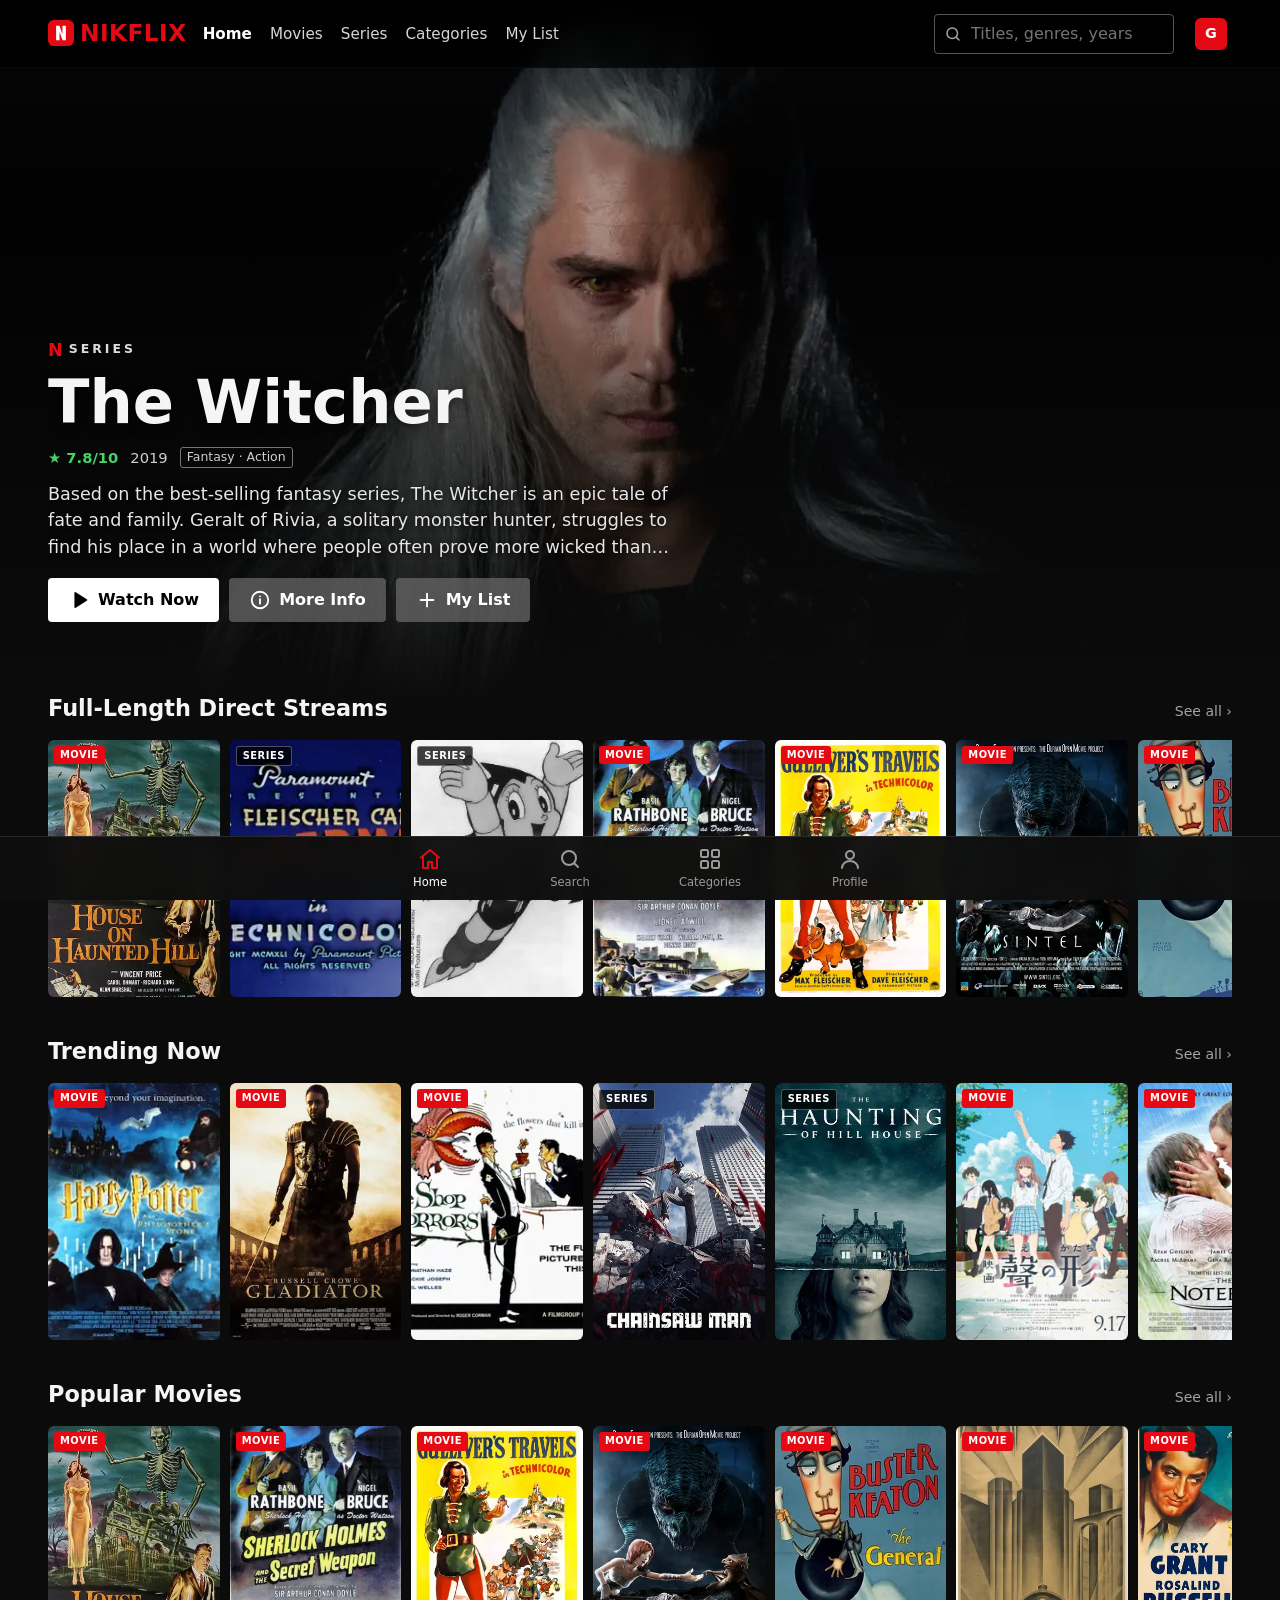
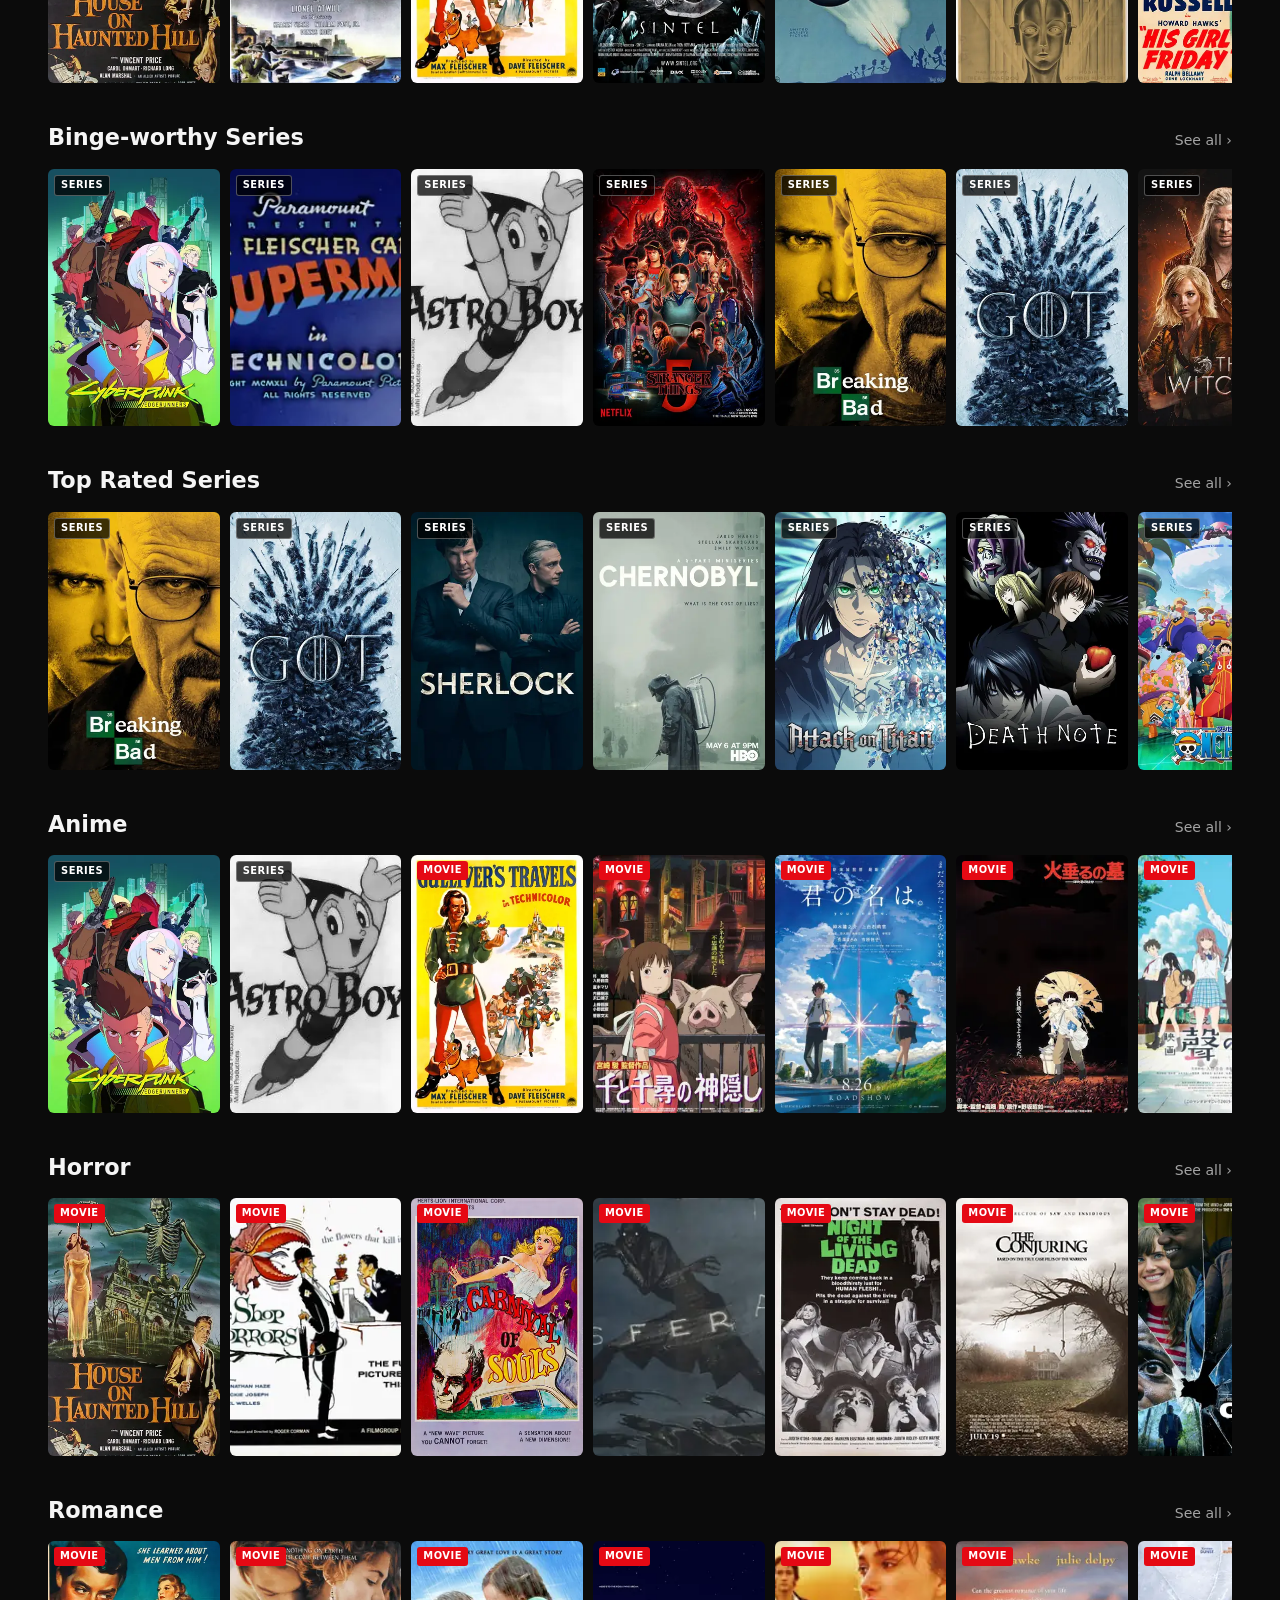
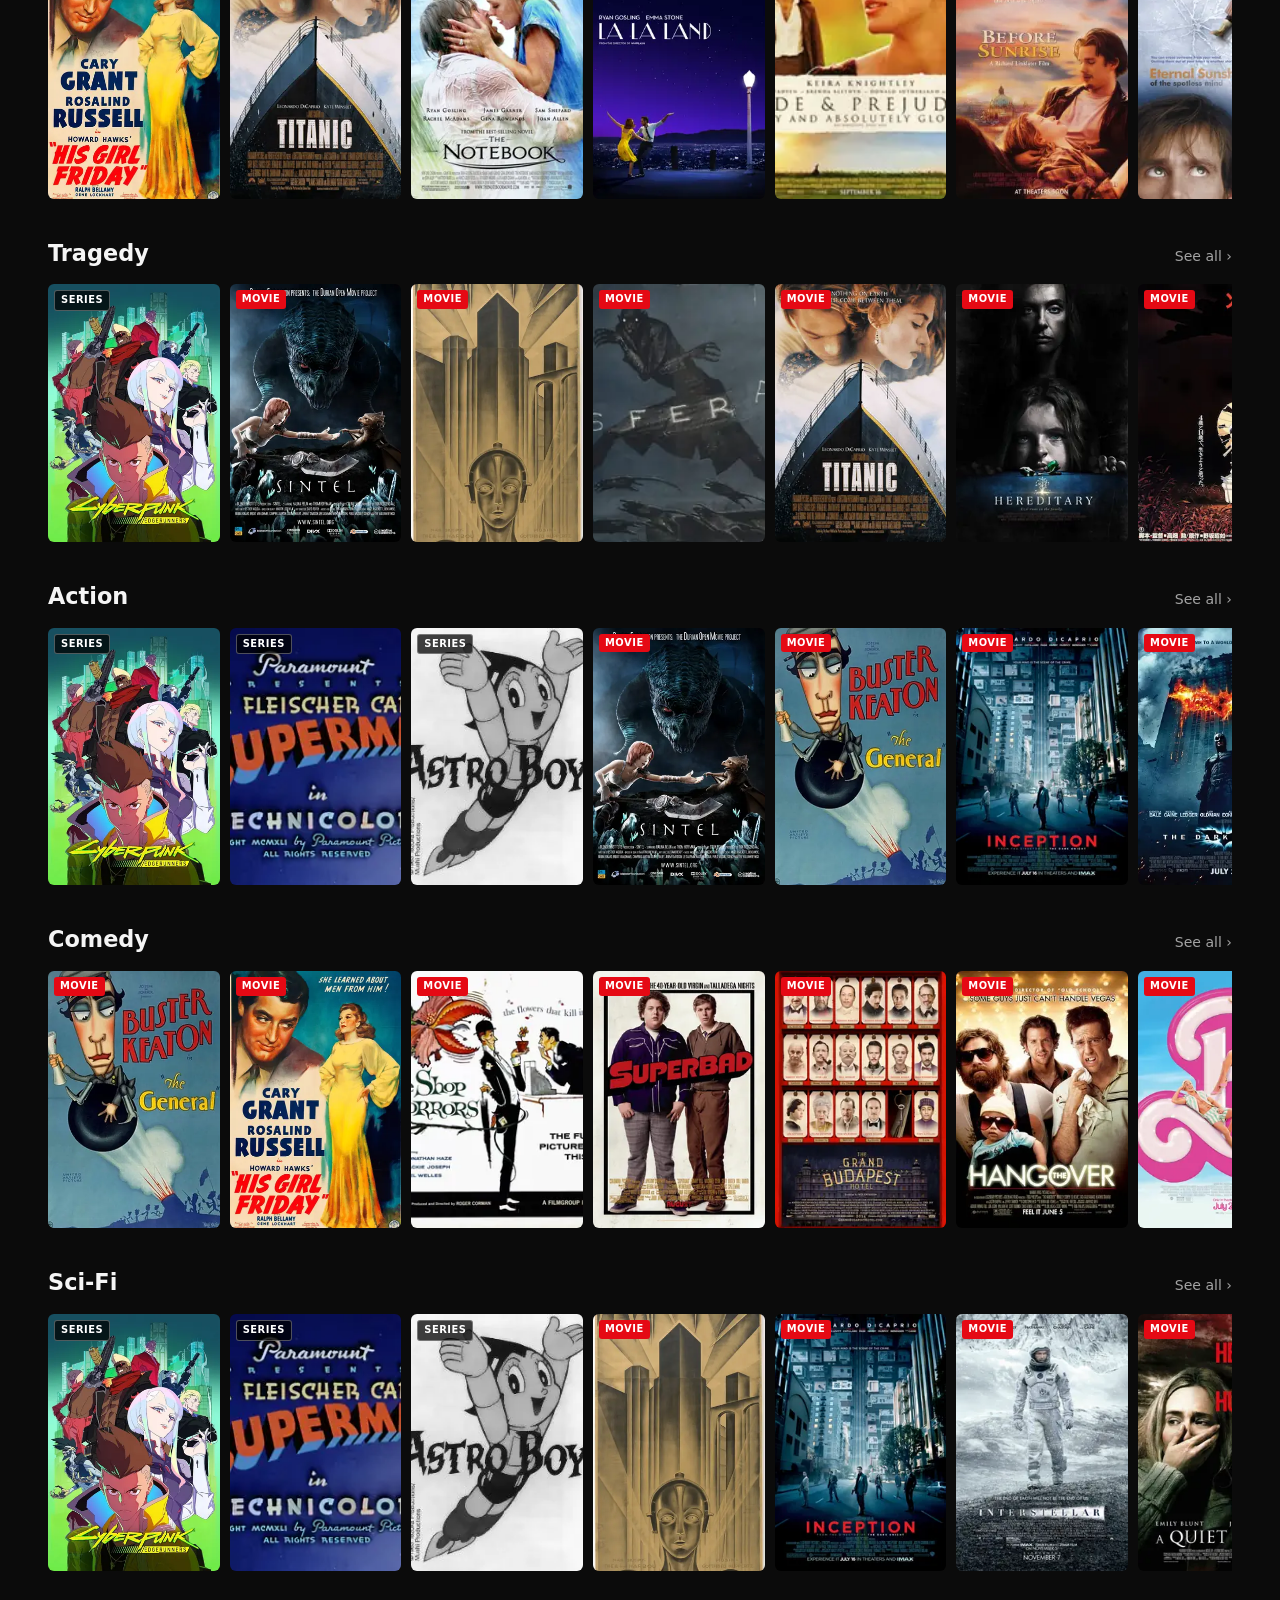
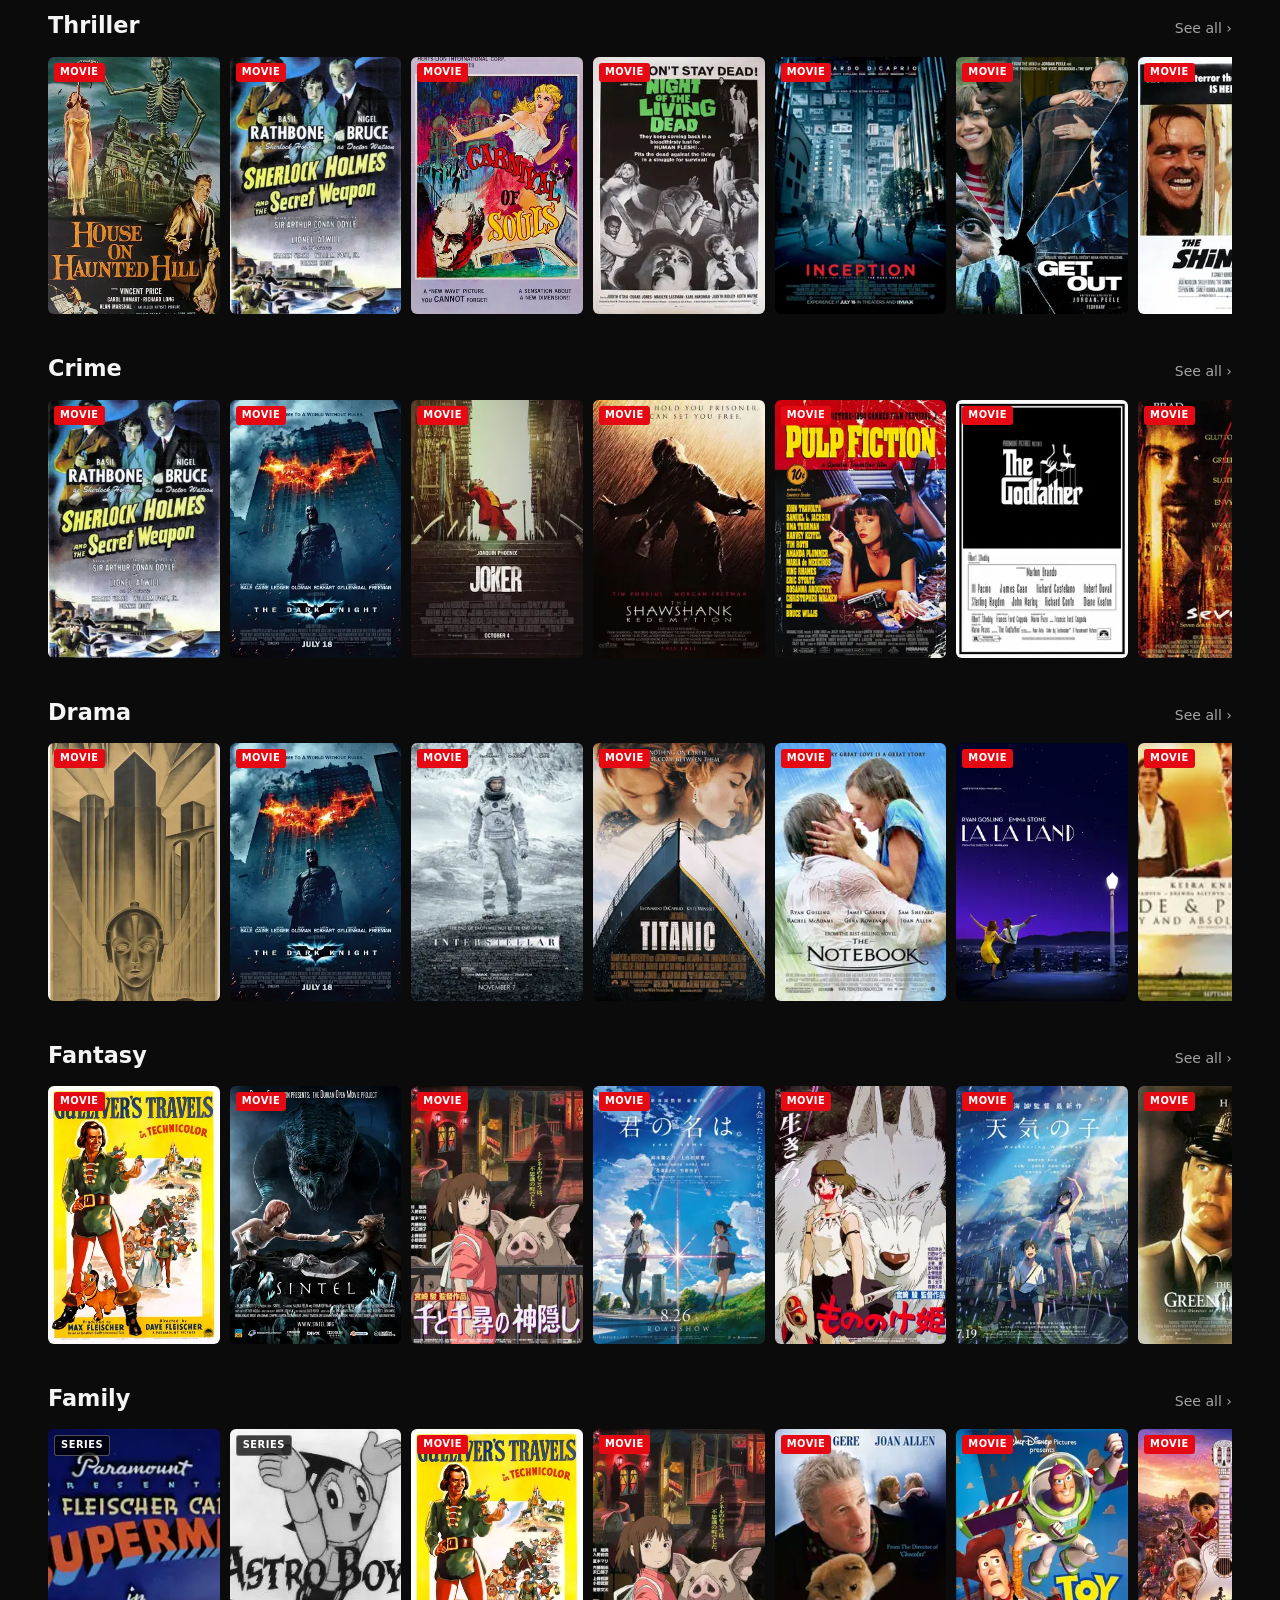
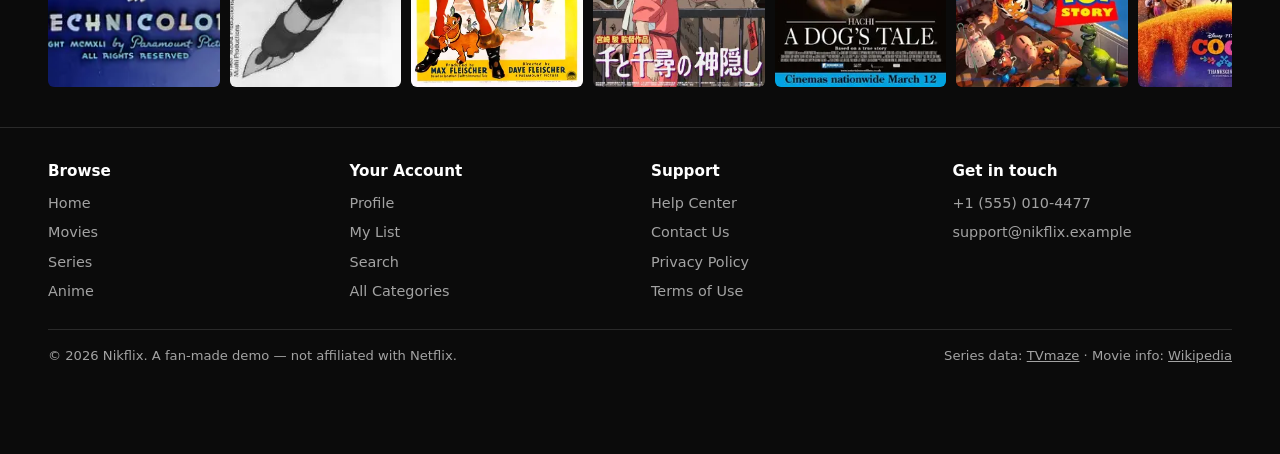
==== index.html @ 64083ece "Initial commit: Nikflix streaming website" ====
<!DOCTYPE html>
<html lang="en">

<head>
  <meta charset="utf-8">
  <meta name="viewport" content="width=device-width, initial-scale=1, viewport-fit=cover">
  <title>Nikflix – Watch Movies, Series &amp; Anime Online</title>
  <meta name="description"
    content="Nikflix is a Netflix-style streaming demo. Browse trending movies, TV series and anime, explore categories like horror, romance and tragedy, and build your own list.">
  <meta name="theme-color" content="#0b0b0b">
  <meta property="og:title" content="Nikflix – Movies, Series &amp; Anime">
  <meta property="og:description"
    content="Browse trending movies, TV series and anime by category, search any title and build your list.">
  <meta property="og:type" content="website">
  <link rel="icon" href="favicon.svg" type="image/svg+xml">
  <link rel="icon" href="favicon.ico" sizes="32x32">
  <link rel="apple-touch-icon" href="apple-touch-icon.png">
  <link rel="manifest" href="site.webmanifest">
  <link rel="stylesheet" href="css/style.css">
</head>

<body data-page="home">
  <main id="main">
    <section class="hero" id="hero" aria-label="Featured title"></section>
    <div class="container rows" id="rows"></div>
    <noscript>
      <div class="container">
        <div class="notice error">Please enable JavaScript to browse Nikflix.</div>
      </div>
    </noscript>
  </main>

  <script src="js/data.js"></script>
  <script src="js/app.js"></script>
  <script>
    (function () {
      const { $, esc, ICONS, CATALOG, CATEGORIES, MyList, History, byId, movies, series, inCat, rowHTML, initRows, trailerUrl, titleUrl, watchUrl } = SF;

      /* ----- Hero: a random featured series with a backdrop ----- */
      const featuredPool = CATALOG.filter((x) => x.backdrop);
      const hero = $("#hero");
      if (featuredPool.length) {
        const f = featuredPool[Math.floor(Math.random() * featuredPool.length)];
        const renderHero = () => {
          const inList = MyList.has(f.id);
          hero.innerHTML = `
          <div class="hero-bg"><img src="${esc(f.backdrop)}" alt="" width="1280" height="720" fetchpriority="high"></div>
          <div class="container"><div class="hero-content">
            <span class="hero-badge"><b>N</b> ${f.type === "movie" ? "Film" : "Series"}</span>
            <h1>${esc(f.title)}</h1>
            <div class="meta-line">
              ${f.rating ? `<span class="match">★ ${f.rating}/10</span>` : ""}
              ${f.year ? `<span>${f.year}</span>` : ""}
              <span class="pill">${f.genres.map((g) => SF.CAT_MAP[g]?.name || g).slice(0, 3).join(" · ")}</span>
            </div>
            <p>${esc(f.desc)}</p>
            <div class="hero-actions">
              <a class="btn btn-primary" href="${watchUrl(f)}">${ICONS.play} Watch Now</a>
              <a class="btn btn-secondary" href="${titleUrl(f)}">${ICONS.info} More Info</a>
              <button class="btn btn-secondary" type="button" id="hero-list" aria-pressed="${inList}">${inList ? ICONS.check : ICONS.plus} My List</button>
            </div>
          </div></div>`;
          $("#hero-list").addEventListener("click", () => { MyList.toggle(f.id); renderHero(); });
        };
        renderHero();
      } else {
        hero.hidden = true;
      }

      /* ----- Rows ----- */
      // Stable "trending" shuffle that changes once per day.
      const seed = Number(new Date().toISOString().slice(0, 10).replace(/-/g, ""));
      const seeded = (arr) => arr.map((x, i) => ({ x, k: Math.sin(seed + i * 99.7) })).sort((a, b) => a.k - b.k).map((o) => o.x);

      const renderRows = () => {
        const recent = History.ids().map(byId);
        const myList = MyList.ids().map(byId);
        const topRated = series().filter((x) => x.rating).sort((a, b) => b.rating - a.rating);
        let html = "";
        html += rowHTML("Continue Exploring", recent, null);
        html += rowHTML("My List", myList, "profile.html#my-list");
        html += rowHTML("Full-Length Direct Streams", CATALOG.filter((x) => x.stream), "search.html");
        html += rowHTML("Trending Now", seeded(CATALOG).slice(0, 18), "search.html");
        html += rowHTML("Popular Movies", movies().slice(0, 20), "categories.html?type=movie");
        html += rowHTML("Binge-worthy Series", series().slice(0, 20), "categories.html?type=series");
        html += rowHTML("Top Rated Series", topRated.slice(0, 15), "categories.html?type=series");
        CATEGORIES.forEach((c) => { html += rowHTML(c.name, inCat(c.key), `categories.html?cat=${c.key}`); });
        $("#rows").innerHTML = html || SF.emptyHTML("Nothing to show yet", "The catalog is empty. Please try again later.");
        initRows($("#rows"));
      };
      renderRows();
      document.addEventListener("mylist:change", renderRows);
    })();
  </script>
</body>

</html>
---- css/style.css ----
/* ==========================================================================
   Nikflix – Netflix-style clone
   Mobile-first stylesheet
   ========================================================================== */

:root {
  --red: #e50914;
  --red-dark: #b20710;
  --bg: #0b0b0b;
  --bg-2: #141414;
  --bg-3: #1f1f1f;
  --line: #2a2a2a;
  --text: #f5f5f5;
  --muted: #a3a3a3;
  --success: #2fb36d;
  --error: #e5484d;
  --radius: 8px;
  --header-h: 60px;
  --bottom-h: 64px;
  --safe-b: env(safe-area-inset-bottom, 0px);
  --gutter: 16px;
  --font: "Segoe UI", system-ui, -apple-system, Roboto, "Helvetica Neue", Arial, sans-serif;
}

*, *::before, *::after { box-sizing: border-box; }

html {
  -webkit-text-size-adjust: 100%;
  scroll-behavior: smooth;
  /* Never allow page-level horizontal scrolling */
  overflow-x: hidden;
}

body {
  margin: 0;
  min-height: 100vh;
  background: var(--bg);
  color: var(--text);
  font-family: var(--font);
  line-height: 1.5;
  /* "clip" (not "hidden") so the sticky header keeps working */
  overflow-x: clip;
  max-width: 100%;
  padding-bottom: calc(var(--bottom-h) + var(--safe-b));
}

[hidden] { display: none !important; }
img { max-width: 100%; display: block; }
a { color: inherit; text-decoration: none; }
button, input, select, textarea { font: inherit; color: inherit; }
button { cursor: pointer; }
:focus-visible { outline: 2px solid #fff; outline-offset: 2px; }

.sr-only {
  position: absolute !important; width: 1px; height: 1px; padding: 0; margin: -1px;
  overflow: hidden; clip: rect(0 0 0 0); white-space: nowrap; border: 0;
}

.skip-link {
  position: absolute; left: 8px; top: -60px; z-index: 1000;
  background: var(--red); color: #fff; padding: 8px 14px; border-radius: var(--radius);
}
.skip-link:focus { top: 8px; }

.container { width: 100%; max-width: 1400px; margin: 0 auto; padding: 0 var(--gutter); }

/* ---------- Header ---------- */
.site-header {
  position: sticky; top: 0; z-index: 50;
  height: var(--header-h);
  background: linear-gradient(180deg, rgba(0,0,0,.92), rgba(0,0,0,.75));
  backdrop-filter: blur(8px);
  -webkit-backdrop-filter: blur(8px);
  border-bottom: 1px solid rgba(255,255,255,.04);
}
.site-header .container {
  height: 100%; display: flex; align-items: center; gap: 16px;
}
.logo {
  display: inline-flex; align-items: center; gap: 6px;
  font-weight: 900; letter-spacing: .5px; font-size: 1.45rem;
  color: var(--red); text-transform: uppercase; flex-shrink: 0;
}
.logo svg { width: 26px; height: 26px; }
.main-nav { display: none; }
.main-nav ul { list-style: none; display: flex; gap: 18px; margin: 0; padding: 0; }
.main-nav a { color: #d6d6d6; font-size: .95rem; transition: color .2s; }
.main-nav a:hover, .main-nav a[aria-current="page"] { color: #fff; font-weight: 600; }

.header-search { display: none; margin-left: auto; position: relative; }
.header-search input {
  width: 240px; background: rgba(0,0,0,.6); border: 1px solid #555; border-radius: 4px;
  padding: 7px 12px 7px 36px; outline: none; transition: border-color .2s, width .2s;
}
.header-search input:focus { border-color: #fff; width: 300px; }
.header-search svg { position: absolute; left: 10px; top: 50%; transform: translateY(-50%); width: 18px; height: 18px; color: var(--muted); pointer-events: none; }

.header-actions { margin-left: auto; display: flex; align-items: center; gap: 6px; }
.icon-btn {
  display: inline-grid; place-items: center; width: 42px; height: 42px;
  border-radius: 50%; border: 0; background: transparent; color: #fff;
}
.icon-btn:hover { background: rgba(255,255,255,.08); }
.icon-btn svg { width: 24px; height: 24px; }
.avatar-mini {
  width: 32px; height: 32px; border-radius: 6px; display: grid; place-items: center;
  font-weight: 700; font-size: .9rem; color: #fff;
}

/* ---------- Mobile menu ---------- */
.mobile-menu {
  position: fixed; inset: var(--header-h) 0 auto 0; z-index: 49;
  background: rgba(10,10,10,.98); border-bottom: 1px solid var(--line);
  transform: translateY(-120%); transition: transform .25s ease;
  max-height: calc(100vh - var(--header-h)); overflow-y: auto;
  visibility: hidden;
}
.mobile-menu.open { transform: translateY(0); visibility: visible; }
.mobile-menu ul { list-style: none; margin: 0; padding: 8px 0; }
.mobile-menu a {
  display: flex; align-items: center; gap: 12px; padding: 14px var(--gutter);
  font-size: 1.05rem; border-bottom: 1px solid rgba(255,255,255,.04);
}
.mobile-menu a[aria-current="page"] { color: var(--red); font-weight: 600; }
.mobile-menu form { padding: 14px var(--gutter); margin: 0; }
.mobile-menu .search-box > svg { left: calc(var(--gutter) + 14px); }
.menu-backdrop {
  position: fixed; inset: 0; background: rgba(0,0,0,.5); z-index: 48;
  opacity: 0; pointer-events: none; transition: opacity .25s;
}
.menu-backdrop.open { opacity: 1; pointer-events: auto; }

/* ---------- Bottom nav ---------- */
.bottom-nav {
  position: fixed; left: 0; right: 0; bottom: 0; z-index: 60;
  height: calc(var(--bottom-h) + var(--safe-b));
  padding-bottom: var(--safe-b);
  background: rgba(14,14,14,.97);
  border-top: 1px solid var(--line);
  backdrop-filter: blur(10px);
  -webkit-backdrop-filter: blur(10px);
}
.bottom-nav ul {
  list-style: none; margin: 0 auto; padding: 0; height: var(--bottom-h);
  display: grid; grid-template-columns: repeat(4, 1fr); max-width: 560px;
}
.bottom-nav a {
  height: 100%; display: flex; flex-direction: column; align-items: center; justify-content: center;
  gap: 3px; color: #9a9a9a; font-size: .72rem; font-weight: 500; transition: color .2s;
}
.bottom-nav a svg { width: 24px; height: 24px; }
.bottom-nav a:hover { color: #fff; }
.bottom-nav a[aria-current="page"] { color: #fff; }
.bottom-nav a[aria-current="page"] svg { color: var(--red); }

/* ---------- Buttons ---------- */
.btn {
  display: inline-flex; align-items: center; justify-content: center; gap: 8px;
  padding: 10px 20px; border-radius: 4px; border: 0; font-weight: 700; font-size: 1rem;
  transition: background .2s, transform .1s, opacity .2s; white-space: nowrap;
}
.btn:active { transform: scale(.97); }
.btn svg { width: 22px; height: 22px; }
.btn-primary { background: #fff; color: #000; }
.btn-primary:hover { background: rgba(255,255,255,.8); }
.btn-secondary { background: rgba(109,109,110,.7); color: #fff; }
.btn-secondary:hover { background: rgba(109,109,110,.45); }
.btn-red { background: var(--red); color: #fff; }
.btn-red:hover { background: var(--red-dark); }
.btn-ghost { background: transparent; color: #fff; border: 1px solid #555; }
.btn-ghost:hover { border-color: #fff; }
.btn[disabled] { opacity: .5; cursor: not-allowed; }

/* ---------- Hero ---------- */
.hero {
  position: relative; min-height: 62vh; display: flex; align-items: flex-end;
  margin-top: calc(var(--header-h) * -1); padding-top: var(--header-h);
  overflow: hidden; isolation: isolate;
}
.hero-bg { position: absolute; inset: 0; z-index: -2; }
.hero-bg img { width: 100%; height: 100%; object-fit: cover; object-position: center 20%; }
.hero-bg.blurred img { filter: blur(24px) brightness(.6); transform: scale(1.2); }
.hero::after {
  content: ""; position: absolute; inset: 0; z-index: -1;
  background:
    linear-gradient(0deg, var(--bg) 0%, rgba(11,11,11,.6) 35%, rgba(11,11,11,.15) 70%, rgba(11,11,11,.6) 100%),
    linear-gradient(90deg, rgba(0,0,0,.75) 0%, rgba(0,0,0,0) 65%);
}
.hero-content { padding-bottom: 40px; max-width: 640px; }
.hero-badge { display: inline-flex; align-items: center; gap: 6px; font-size: .78rem; letter-spacing: 3px; text-transform: uppercase; color: #ddd; font-weight: 600; }
.hero-badge b { color: var(--red); font-size: 1.1rem; letter-spacing: 0; }
.hero h1 { font-size: clamp(2rem, 7vw, 3.8rem); line-height: 1.05; margin: 8px 0 12px; text-shadow: 0 2px 12px rgba(0,0,0,.6); overflow-wrap: anywhere; }
.hero p { color: #e6e6e6; font-size: clamp(.95rem, 2.4vw, 1.1rem); margin: 0 0 18px; text-shadow: 0 1px 6px rgba(0,0,0,.8);
  display: -webkit-box; -webkit-line-clamp: 3; line-clamp: 3; -webkit-box-orient: vertical; overflow: hidden; }
.hero-actions { display: flex; gap: 10px; flex-wrap: wrap; }
.meta-line { display: flex; flex-wrap: wrap; align-items: center; gap: 8px 12px; color: #cfcfcf; font-size: .92rem; margin-bottom: 12px; }
.match { color: #46d369; font-weight: 700; }
.pill { border: 1px solid #777; padding: 0 6px; border-radius: 3px; font-size: .78rem; }

/* ---------- Rows ---------- */
.rows { position: relative; z-index: 2; margin-top: -10px; }
.row { margin: 0 0 28px; }
.row-head { display: flex; align-items: baseline; justify-content: space-between; gap: 12px; margin-bottom: 8px; }
.row-title { font-size: clamp(1.05rem, 2.6vw, 1.4rem); margin: 0; font-weight: 700; }
.row-link { color: var(--muted); font-size: .88rem; white-space: nowrap; }
.row-link:hover { color: #fff; }
.row-viewport { position: relative; }
.row-track {
  display: grid; grid-auto-flow: column; grid-auto-columns: 34%;
  gap: 8px; overflow-x: auto; overflow-y: hidden;
  scroll-snap-type: x mandatory; scroll-behavior: smooth;
  padding: 6px 0 10px; scrollbar-width: none; overscroll-behavior-x: contain;
}
.row-track::-webkit-scrollbar { display: none; }
.row-track > * { scroll-snap-align: start; }
.row-arrow {
  display: none; position: absolute; top: 6px; bottom: 10px; width: 44px; z-index: 3;
  border: 0; background: rgba(0,0,0,.55); color: #fff; opacity: 0; transition: opacity .2s;
}
.row-arrow svg { width: 30px; height: 30px; margin: auto; }
.row-arrow.prev { left: calc(var(--gutter) * -1); border-radius: 0 6px 6px 0; }
.row-arrow.next { right: calc(var(--gutter) * -1); border-radius: 6px 0 0 6px; }
.row-viewport:hover .row-arrow { opacity: 1; }
.row-arrow:hover { background: rgba(0,0,0,.8); }

/* ---------- Cards ---------- */
.card {
  position: relative; display: block; border-radius: 6px; overflow: hidden;
  background: var(--bg-3); aspect-ratio: 2 / 3; transition: transform .25s ease, box-shadow .25s ease;
}
.card img { width: 100%; height: 100%; object-fit: cover; }
.card:hover, .card:focus-visible { transform: scale(1.05); box-shadow: 0 10px 28px rgba(0,0,0,.6); z-index: 2; }
.card-badge {
  position: absolute; top: 6px; left: 6px; background: var(--red); color: #fff;
  font-size: .62rem; font-weight: 800; letter-spacing: .5px; text-transform: uppercase;
  padding: 2px 6px; border-radius: 3px;
}
.card-badge.series { background: rgba(0,0,0,.75); border: 1px solid rgba(255,255,255,.3); }
.card-info {
  position: absolute; inset: auto 0 0 0; padding: 26px 8px 8px;
  background: linear-gradient(0deg, rgba(0,0,0,.92), rgba(0,0,0,0));
  font-size: .8rem; font-weight: 600; line-height: 1.25;
  opacity: 0; transition: opacity .25s;
}
.card:hover .card-info, .card:focus-visible .card-info { opacity: 1; }
.card-info small { display: block; color: var(--muted); font-weight: 400; margin-top: 2px; }
.card-fallback {
  position: absolute; inset: 0; display: grid; place-items: center; padding: 10px; text-align: center;
  font-weight: 700; background: linear-gradient(135deg, #2b2b2b, #151515);
}

.grid {
  display: grid; grid-template-columns: repeat(3, minmax(0, 1fr)); gap: 10px;
}

/* ---------- Page header / sections ---------- */
.page { padding-top: 20px; padding-bottom: 40px; min-height: 60vh; }
.page-title { font-size: clamp(1.5rem, 5vw, 2.3rem); margin: 6px 0 4px; }
.page-sub { color: var(--muted); margin: 0 0 20px; }
.section { margin: 28px 0; }
.section h2 { font-size: 1.25rem; margin: 0 0 12px; }

/* ---------- Search ---------- */
.search-box { position: relative; margin: 8px 0 14px; }
.search-box input {
  width: 100%; padding: 14px 48px 14px 48px; font-size: 1.05rem;
  background: var(--bg-3); border: 1px solid var(--line); border-radius: 6px; outline: none;
}
.search-box input:focus { border-color: #fff; }
.search-box > svg { position: absolute; left: 14px; top: 50%; transform: translateY(-50%); width: 22px; height: 22px; color: var(--muted); pointer-events: none; }
.search-box .clear-btn { position: absolute; right: 6px; top: 50%; transform: translateY(-50%); }
.search-box .clear-btn[hidden] { display: none; }
input[type="search"]::-webkit-search-cancel-button { display: none; }

.chips { display: flex; gap: 8px; flex-wrap: wrap; margin: 0 0 16px; }
.chip {
  display: inline-flex; align-items: center; gap: 6px;
  border: 1px solid #555; background: transparent; padding: 6px 14px; border-radius: 999px;
  font-size: .9rem; color: #ddd; transition: all .2s;
}
.chip:hover { border-color: #fff; color: #fff; }
.chip[aria-pressed="true"], .chip.active { background: #fff; color: #000; border-color: #fff; font-weight: 600; }
.result-count { color: var(--muted); font-size: .9rem; margin: 0 0 12px; }

/* ---------- Status / empty states ---------- */
.notice {
  display: flex; gap: 12px; align-items: flex-start; padding: 14px 16px; border-radius: var(--radius);
  background: var(--bg-3); border: 1px solid var(--line); color: #ddd; margin: 10px 0;
}
.notice svg { width: 22px; height: 22px; flex-shrink: 0; margin-top: 1px; }
.notice.error { border-color: rgba(229,72,77,.5); background: rgba(229,72,77,.1); }
.notice.error svg { color: var(--error); }
.notice.success { border-color: rgba(47,179,109,.5); background: rgba(47,179,109,.1); }
.notice.success svg { color: var(--success); }
.empty { text-align: center; padding: 40px 16px; color: var(--muted); }
.empty svg { width: 56px; height: 56px; margin: 0 auto 10px; color: #555; }
.empty h3 { color: #fff; margin: 0 0 6px; }
.spinner {
  width: 28px; height: 28px; border-radius: 50%; border: 3px solid #333; border-top-color: var(--red);
  animation: spin .8s linear infinite; margin: 20px auto;
}
@keyframes spin { to { transform: rotate(360deg); } }

/* ---------- Categories ---------- */
.cat-grid { display: grid; grid-template-columns: repeat(2, minmax(0, 1fr)); gap: 12px; }
.cat-tile {
  position: relative; overflow: hidden; border-radius: 10px; min-height: 96px;
  display: flex; flex-direction: column; justify-content: flex-end; padding: 14px;
  font-weight: 800; font-size: 1.1rem; isolation: isolate; transition: transform .2s;
}
.cat-tile:hover { transform: translateY(-3px); }
.cat-tile small { font-weight: 500; font-size: .78rem; opacity: .85; }
.cat-tile img.cat-poster {
  position: absolute; right: -14px; bottom: -18px; width: 64px; border-radius: 4px;
  transform: rotate(14deg); z-index: -1; box-shadow: 0 6px 16px rgba(0,0,0,.5); opacity: .9;
}

/* ---------- Title detail ---------- */
.detail-hero { position: relative; overflow: hidden; isolation: isolate; margin-top: calc(var(--header-h) * -1); padding-top: calc(var(--header-h) + 20px); }
.detail-hero .hero-bg img { height: 100%; }
.detail-hero::after {
  content: ""; position: absolute; inset: 0; z-index: -1;
  background: linear-gradient(0deg, var(--bg) 0%, rgba(11,11,11,.75) 50%, rgba(11,11,11,.55) 100%);
}
.detail { display: grid; grid-template-columns: 1fr; gap: 20px; padding-bottom: 20px; }
.detail-poster { width: 46%; max-width: 260px; border-radius: 8px; overflow: hidden; box-shadow: 0 16px 40px rgba(0,0,0,.6); aspect-ratio: 2/3; background: var(--bg-3); }
.detail-poster img { width: 100%; height: 100%; object-fit: cover; }
.detail h1 { font-size: clamp(1.7rem, 6vw, 3rem); margin: 0 0 8px; line-height: 1.1; overflow-wrap: anywhere; }
.detail p.desc { color: #e0e0e0; font-size: 1.02rem; max-width: 70ch; }
.genre-links { display: flex; gap: 8px; flex-wrap: wrap; margin: 12px 0 18px; }
.detail .hero-actions .btn { flex: 1 1 auto; }

/* ---------- Profile ---------- */
.profile-card {
  display: flex; align-items: center; gap: 16px; padding: 18px; border-radius: 12px;
  background: linear-gradient(135deg, #1d1d1d, #121212); border: 1px solid var(--line);
}
.avatar-lg { width: 72px; height: 72px; border-radius: 10px; display: grid; place-items: center; font-size: 2rem; font-weight: 800; flex-shrink: 0; }
.profile-card h2 { margin: 0; font-size: 1.4rem; overflow-wrap: anywhere; }
.profile-card p { margin: 2px 0 0; color: var(--muted); font-size: .9rem; }
.stats { display: grid; grid-template-columns: repeat(3, 1fr); gap: 10px; margin-top: 14px; }
.stat { background: var(--bg-2); border: 1px solid var(--line); border-radius: 10px; padding: 12px; text-align: center; }
.stat b { display: block; font-size: 1.4rem; }
.stat span { color: var(--muted); font-size: .8rem; }
.avatar-choices { display: flex; gap: 10px; flex-wrap: wrap; }
.avatar-choice { width: 48px; height: 48px; border-radius: 8px; border: 3px solid transparent; display: grid; place-items: center; font-weight: 800; color: #fff; }
.avatar-choice[aria-checked="true"] { border-color: #fff; }

/* ---------- Forms ---------- */
.form { display: grid; gap: 14px; max-width: 560px; }
.field label { display: block; font-weight: 600; margin-bottom: 6px; font-size: .95rem; }
.field input, .field textarea, .field select {
  width: 100%; padding: 12px 14px; background: var(--bg-3); border: 1px solid var(--line);
  border-radius: 6px; outline: none; transition: border-color .2s;
}
.field textarea { min-height: 120px; resize: vertical; }
.field input:focus, .field textarea:focus, .field select:focus { border-color: #fff; }
.field.invalid input, .field.invalid textarea, .field.invalid select { border-color: var(--error); }
.field-error { color: var(--error); font-size: .85rem; margin-top: 4px; display: none; }
.field.invalid .field-error { display: block; }
.hint { color: var(--muted); font-size: .82rem; margin-top: 4px; }
.switch-row { display: flex; align-items: center; justify-content: space-between; gap: 12px; padding: 12px 0; border-bottom: 1px solid var(--line); }
.switch-row span small { display: block; color: var(--muted); font-size: .82rem; }
.switch { position: relative; width: 48px; height: 28px; flex-shrink: 0; }
.switch input { opacity: 0; width: 100%; height: 100%; position: absolute; margin: 0; cursor: pointer; z-index: 1; }
.switch .track { position: absolute; inset: 0; background: #444; border-radius: 999px; transition: background .2s; }
.switch .track::after { content: ""; position: absolute; top: 3px; left: 3px; width: 22px; height: 22px; border-radius: 50%; background: #fff; transition: transform .2s; }
.switch input:checked + .track { background: var(--red); }
.switch input:checked + .track::after { transform: translateX(20px); }
.switch input:focus-visible + .track { outline: 2px solid #fff; outline-offset: 2px; }

/* ---------- Help / content pages ---------- */
.prose { max-width: 760px; color: #ddd; }
.prose h2 { color: #fff; margin-top: 28px; }
.prose a { color: #fff; text-decoration: underline; }
.faq details { background: var(--bg-3); border-radius: 6px; margin-bottom: 8px; }
.faq summary { padding: 16px 18px; cursor: pointer; font-weight: 600; font-size: 1.02rem; list-style: none; display: flex; justify-content: space-between; gap: 12px; }
.faq summary::-webkit-details-marker { display: none; }
.faq summary::after { content: "+"; font-size: 1.5rem; line-height: 1; }
.faq details[open] summary::after { content: "−"; }
.faq details p { margin: 0; padding: 0 18px 16px; color: #ccc; }
.contact-cards { display: grid; gap: 12px; grid-template-columns: 1fr; margin-bottom: 20px; }
.contact-card {
  display: flex; align-items: center; gap: 14px; padding: 16px; border-radius: 10px;
  background: var(--bg-3); border: 1px solid var(--line); transition: border-color .2s;
}
.contact-card:hover { border-color: #fff; }
.contact-card svg { width: 28px; height: 28px; color: var(--red); flex-shrink: 0; }
.contact-card span { display: block; color: var(--muted); font-size: .82rem; }
.contact-card strong { overflow-wrap: anywhere; }

/* ---------- 404 ---------- */
.not-found { min-height: 70vh; display: grid; place-items: center; text-align: center; padding: 40px var(--gutter); }
.not-found .code { font-size: clamp(5rem, 22vw, 10rem); font-weight: 900; line-height: 1; color: var(--red); letter-spacing: -4px; text-shadow: 0 10px 40px rgba(229,9,20,.35); }
.not-found h1 { margin: 10px 0 6px; font-size: clamp(1.4rem, 5vw, 2rem); }
.not-found p { color: var(--muted); margin: 0 0 22px; }
.not-found .hero-actions { justify-content: center; }

/* ---------- Footer ---------- */
.site-footer { border-top: 1px solid var(--line); padding: 32px 0 24px; color: var(--muted); font-size: .9rem; margin-top: 30px; }
.footer-grid { display: grid; grid-template-columns: repeat(2, minmax(0, 1fr)); gap: 22px; }
.site-footer h3 { color: #fff; font-size: .95rem; margin: 0 0 10px; }
.site-footer ul { list-style: none; margin: 0; padding: 0; display: grid; gap: 8px; }
.site-footer a:hover { color: #fff; text-decoration: underline; }
.footer-bottom { margin-top: 26px; padding-top: 16px; border-top: 1px solid var(--line); display: flex; flex-wrap: wrap; gap: 8px 18px; justify-content: space-between; font-size: .82rem; }
.footer-bottom a { text-decoration: underline; }

/* ---------- Toasts ---------- */
.toast-stack {
  position: fixed; left: 50%; transform: translateX(-50%);
  bottom: calc(var(--bottom-h) + var(--safe-b) + 12px); z-index: 100;
  display: grid; gap: 8px; width: min(92vw, 420px); pointer-events: none;
}
.toast {
  pointer-events: auto; display: flex; align-items: center; gap: 10px;
  padding: 12px 14px; border-radius: 8px; background: #262626; color: #fff;
  box-shadow: 0 10px 30px rgba(0,0,0,.5); border-left: 4px solid #888;
  animation: toast-in .25s ease; font-size: .95rem;
}
.toast svg { width: 20px; height: 20px; flex-shrink: 0; }
.toast.success { border-left-color: var(--success); }
.toast.success svg { color: var(--success); }
.toast.error { border-left-color: var(--error); }
.toast.error svg { color: var(--error); }
.toast.hide { animation: toast-out .25s ease forwards; }
@keyframes toast-in { from { opacity: 0; transform: translateY(10px); } to { opacity: 1; transform: none; } }
@keyframes toast-out { to { opacity: 0; transform: translateY(10px); } }

/* ---------- Theater Video Player & Episode Drawer (watch.html) ---------- */
.watch-main { padding-bottom: 32px; }
#watch-more { margin-top: 28px; }

.nx-stage {
  display: grid;
  grid-template-columns: 1fr;
  background: #080808;
  border-bottom: 1px solid #1e1e1e;
  width: 100%;
}

/* Left Video Pane */
.nx-video-pane {
  position: relative;
  display: flex;
  flex-direction: column;
  justify-content: space-between;
  background: #000;
  min-width: 0;
  overflow: hidden;
}

.nx-topbar {
  display: flex;
  align-items: flex-start;
  gap: 14px;
  padding: 16px 20px;
  background: linear-gradient(180deg, rgba(8,8,8,.96) 0%, rgba(8,8,8,.78) 70%, rgba(8,8,8,0) 100%);
  border-bottom: 1px solid rgba(255,255,255,.06);
  z-index: 4;
}

.nx-back-btn, .nx-icon-circle {
  width: 38px;
  height: 38px;
  border-radius: 50%;
  background: rgba(255,255,255,.07);
  border: 1px solid rgba(255,255,255,.14);
  color: #fff;
  display: inline-grid;
  place-items: center;
  flex-shrink: 0;
  transition: background .2s, border-color .2s;
}
.nx-back-btn:hover, .nx-icon-circle:hover {
  background: rgba(255,255,255,.16);
  border-color: rgba(255,255,255,.35);
}
.nx-back-btn svg, .nx-icon-circle svg { width: 18px; height: 18px; }

.nx-title-block { flex: 1 1 auto; min-width: 0; }
.nx-title-line {
  display: flex;
  flex-wrap: wrap;
  align-items: baseline;
  gap: 8px;
  margin-bottom: 6px;
}
.nx-main-title {
  margin: 0;
  font-size: clamp(1.1rem, 2.4vw, 1.55rem);
  font-weight: 700;
  color: #fff;
  line-height: 1.15;
}
.nx-ep-label {
  color: var(--red);
  font-size: .86rem;
  font-weight: 600;
}

.nx-tech-badges {
  display: flex;
  flex-wrap: wrap;
  gap: 6px;
}
.nx-badge {
  display: inline-flex;
  align-items: center;
  padding: 2px 8px;
  border-radius: 4px;
  background: rgba(255,255,255,.08);
  border: 1px solid rgba(255,255,255,.14);
  color: #c9c9c9;
  font-size: .7rem;
  font-weight: 600;
  letter-spacing: .2px;
}
.nx-badge-btn { cursor: pointer; transition: all .18s; }
.nx-badge-btn:hover { color: #fff; border-color: rgba(255,255,255,.4); }
.nx-badge-btn.active {
  background: rgba(229, 9, 20, .22);
  border-color: var(--red);
  color: #fff;
}
.nx-shield-badge {
  gap: 4px;
  color: #46d369;
  border-color: rgba(70, 211, 105, .35);
  background: rgba(70, 211, 105, .1);
}
.nx-shield-badge svg { width: 12px; height: 12px; }

.nx-top-actions {
  display: flex;
  flex-wrap: wrap;
  align-items: center;
  justify-content: flex-end;
  gap: 6px;
}
.nx-srv-pills { display: flex; flex-wrap: wrap; gap: 5px; }

/* Video Canvas */
.nx-canvas {
  position: relative;
  width: 100%;
  aspect-ratio: 16 / 9;
  background: #000;
  display: grid;
  place-items: center;
  overflow: hidden;
}
.nx-canvas video, .nx-canvas iframe {
  width: 100%;
  height: 100%;
  object-fit: cover;
  border: 0;
  display: block;
  background: #000;
}
.nx-click-shield {
  position: absolute;
  inset: 0;
  z-index: 2;
  cursor: pointer;
}
.nx-center-play {
  position: absolute;
  z-index: 3;
  width: 68px;
  height: 68px;
  border-radius: 50%;
  border: 2px solid rgba(255,255,255,.85);
  background: rgba(229, 9, 20, .86);
  color: #fff;
  display: grid;
  place-items: center;
  box-shadow: 0 10px 32px rgba(0,0,0,.65);
  transition: transform .2s, opacity .2s;
}
.nx-center-play svg { width: 30px; height: 30px; }
.nx-center-play:hover { transform: scale(1.08); }
.nx-canvas.playing .nx-center-play { opacity: 0; pointer-events: none; }

/* Bottom Controls Bar */
.nx-bottom {
  background: linear-gradient(0deg, #070707 0%, rgba(10,10,10,.95) 100%);
  padding: 0 20px 14px;
  z-index: 4;
}
.nx-progress-wrap {
  position: relative;
  height: 5px;
  background: rgba(255,255,255,.22);
  border-radius: 999px;
  margin-bottom: 14px;
  cursor: pointer;
}
.nx-progress-fill {
  position: absolute;
  inset: 0 auto 0 0;
  background: var(--red);
  border-radius: 999px;
  box-shadow: 0 0 12px rgba(229, 9, 20, .8);
  pointer-events: none;
}
.nx-Progress-fill::after, .nx-progress-fill::after {
  content: "";
  position: absolute;
  right: -6px;
  top: 50%;
  transform: translateY(-50%);
  width: 12px;
  height: 12px;
  border-radius: 50%;
  background: var(--red);
  box-shadow: 0 0 8px rgba(229,9,20,.9);
}
.nx-seek-input {
  position: absolute;
  inset: -7px 0;
  width: 100%;
  height: 18px;
  opacity: 0;
  cursor: pointer;
  margin: 0;
}

.nx-ctrl-row {
  display: flex;
  flex-wrap: wrap;
  align-items: center;
  justify-content: space-between;
  gap: 12px;
}
.nx-ctrl-left, .nx-ctrl-right {
  display: flex;
  align-items: center;
  gap: 14px;
}
.nx-ctrl-btn {
  background: transparent;
  border: 0;
  color: #e5e5e5;
  padding: 4px;
  display: inline-grid;
  place-items: center;
  border-radius: 6px;
  transition: color .18s, transform .15s;
}
.nx-ctrl-btn:hover { color: #fff; transform: scale(1.08); }
.nx-ctrl-btn svg { width: 22px; height: 22px; }

.nx-vol-group {
  display: inline-flex;
  align-items: center;
  gap: 6px;
}
.nx-vol-slider {
  width: 68px;
  height: 4px;
  accent-color: #fff;
  cursor: pointer;
}
.nx-time {
  color: #d4d4d4;
  font-size: .84rem;
  font-variant-numeric: tabular-nums;
  letter-spacing: .3px;
}

.nx-now-pill {
  display: inline-flex;
  align-items: center;
  gap: 8px;
  padding: 6px 14px;
  border-radius: 999px;
  background: rgba(255,255,255,.07);
  border: 1px solid rgba(255,255,255,.1);
  color: #ececec;
  font-size: .8rem;
  font-weight: 500;
  max-width: 100%;
}
.nx-now-pill:hover { background: rgba(255,255,255,.12); }
.nx-red-dot {
  width: 8px;
  height: 8px;
  border-radius: 50%;
  background: var(--red);
  box-shadow: 0 0 8px var(--red);
  flex-shrink: 0;
}
#nx-pill-text {
  overflow: hidden;
  text-overflow: ellipsis;
  white-space: nowrap;
  max-width: 240px;
}

/* Right Drawer (Episodes & Inspector) */
.nx-drawer {
  background: #0d0d0d;
  border-left: 1px solid #1f1f1f;
  display: flex;
  flex-direction: column;
  min-width: 0;
}
.nx-stage.drawer-closed .nx-drawer { display: none; }

.nx-drawer-head {
  display: flex;
  align-items: flex-start;
  justify-content: space-between;
  gap: 12px;
  padding: 18px 18px 12px;
}
.nx-drawer-head h2 {
  margin: 0;
  font-size: 1.08rem;
  font-weight: 700;
  color: #fff;
}
.nx-drawer-head p {
  margin: 3px 0 0;
  color: #9b9b9b;
  font-size: .78rem;
}
.nx-drawer-close {
  background: transparent;
  border: 0;
  color: #aaa;
  padding: 4px;
  display: inline-grid;
  place-items: center;
}
.nx-drawer-close:hover { color: #fff; }
.nx-drawer-close svg { width: 18px; height: 18px; }

.nx-menu {
  padding: 0 14px 10px;
  display: grid;
  gap: 4px;
  border-bottom: 1px solid #1b1b1b;
}
.nx-menu-item {
  width: 100%;
  display: flex;
  align-items: center;
  gap: 11px;
  padding: 9px 12px;
  border-radius: 7px;
  border: 0;
  background: transparent;
  color: #cfcfcf;
  font-size: .84rem;
  font-weight: 500;
  text-align: left;
  transition: background .18s, color .18s;
}
.nx-menu-item:hover {
  background: rgba(255,255,255,.06);
  color: #fff;
}
.nx-menu-item svg {
  width: 17px;
  height: 17px;
  color: #9e9e9e;
  flex-shrink: 0;
}
.nx-menu-item.active {
  background: linear-gradient(90deg, rgba(229, 9, 20, .28), rgba(229, 9, 20, .12));
  border: 1px solid rgba(229, 9, 20, .35);
  color: #fff;
}
.nx-menu-item.active svg { color: var(--red); }
.nx-season-select {
  background: transparent;
  border: 0;
  color: #fff;
  font-weight: 600;
  font-size: .85rem;
  width: 100%;
  outline: none;
  cursor: pointer;
}
.nx-season-select option { background: #161616; color: #fff; }
.nx-menu-val {
  margin-left: auto;
  color: var(--red);
  font-size: .8rem;
}

.nx-inline-panel {
  padding: 8px 12px 10px;
  background: #141414;
  border-radius: 7px;
  border: 1px solid #242424;
  margin-bottom: 4px;
}
.nx-panel-group { margin-bottom: 8px; }
.nx-panel-group:last-child { margin-bottom: 0; }
.nx-panel-group small {
  display: block;
  color: var(--muted);
  font-size: .72rem;
  margin-bottom: 5px;
}
.nx-inline-panel .chips { margin: 0; gap: 6px; }
.nx-inline-panel .chip { padding: 4px 10px; font-size: .76rem; }

/* Scrollable Episode Cards in Drawer */
.nx-ep-scroll {
  flex: 1 1 auto;
  max-height: 360px;
  overflow-y: auto;
  padding: 12px 14px;
  display: grid;
  gap: 8px;
  scrollbar-width: thin;
  scrollbar-color: #333 transparent;
}
.nx-ep-card {
  width: 100%;
  display: grid;
  grid-template-columns: 100px 1fr;
  gap: 11px;
  align-items: center;
  padding: 8px;
  border-radius: 9px;
  background: transparent;
  border: 1px solid transparent;
  text-align: left;
  color: var(--text);
  transition: background .18s, border-color .18s;
}
.nx-ep-card:hover { background: rgba(255,255,255,.05); }
.nx-ep-card.active {
  background: rgba(255,255,255,.06);
  border-color: rgba(229, 9, 20, .55);
}

.nx-ep-thumb {
  position: relative;
  width: 100px;
  aspect-ratio: 16 / 9;
  border-radius: 6px;
  overflow: hidden;
  background: #1d1d1d;
  display: grid;
  place-items: center;
}
.nx-ep-card.active .nx-ep-thumb {
  border: 1.5px solid var(--red);
}
.nx-ep-thumb img {
  width: 100%;
  height: 100%;
  object-fit: cover;
}
.nx-ep-card.active .nx-ep-thumb img {
  filter: brightness(.55);
}
.nx-ep-eq {
  position: absolute;
  width: 24px;
  height: 24px;
  display: grid;
  place-items: center;
}
.nx-ep-eq svg { width: 22px; height: 22px; }
.nx-ep-dur {
  position: absolute;
  right: 4px;
  bottom: 3px;
  padding: 1px 4px;
  border-radius: 3px;
  background: rgba(0,0,0,.8);
  color: #e5e5e5;
  font-size: .64rem;
  font-weight: 600;
}

.nx-ep-meta { min-width: 0; }
.nx-ep-kicker {
  display: block;
  font-size: .64rem;
  font-weight: 700;
  letter-spacing: .5px;
  color: #8e8e8e;
  margin-bottom: 2px;
}
.nx-ep-card.active .nx-ep-kicker { color: var(--red); }
.nx-ep-meta strong {
  display: block;
  font-size: .86rem;
  color: #fff;
  overflow: hidden;
  text-overflow: ellipsis;
  white-space: nowrap;
}
.nx-ep-meta p {
  margin: 2px 0 0;
  font-size: .74rem;
  color: #9a9a9a;
  overflow: hidden;
  text-overflow: ellipsis;
  white-space: nowrap;
}

/* Drawer Footer */
.nx-drawer-foot {
  margin-top: auto;
  padding: 12px 16px 16px;
  border-top: 1px solid #1f1f1f;
  background: #0b0b0b;
  display: grid;
  gap: 8px;
}
.nx-foot-row {
  display: flex;
  align-items: center;
  justify-content: space-between;
  gap: 8px;
  font-size: .76rem;
  color: #9e9e9e;
}
.nx-foot-row span {
  display: inline-flex;
  align-items: center;
  gap: 7px;
}
.nx-foot-row svg { width: 15px; height: 15px; }
.nx-foot-row strong {
  color: #ececec;
  font-weight: 600;
}
.nx-next-btn {
  margin-top: 4px;
  width: 100%;
  padding: 11px 16px;
  border-radius: 7px;
  border: 0;
  background: var(--red);
  color: #fff;
  font-weight: 700;
  font-size: .88rem;
  display: inline-flex;
  align-items: center;
  justify-content: center;
  gap: 8px;
  transition: background .2s, transform .1s;
}
.nx-next-btn:hover { background: var(--red-dark); }
.nx-next-btn:active { transform: scale(.98); }
.nx-next-btn svg { width: 17px; height: 17px; }

/* Episodes Grid on title.html */
.season-select {
  background: var(--bg-3); color: #fff; border: 1px solid #555; border-radius: 6px;
  padding: 6px 10px; font-size: .88rem; cursor: pointer;
}
.ep-grid {
  display: grid; grid-template-columns: 1fr; gap: 10px;
}
.ep-card {
  display: grid; grid-template-columns: 112px 1fr; gap: 12px; align-items: center;
  text-align: left; padding: 10px; border-radius: 8px; background: var(--bg-2);
  border: 1px solid var(--line); color: var(--text); transition: border-color .2s, background .2s;
  width: 100%;
}
.ep-card:hover, .ep-card.active { border-color: var(--red); background: var(--bg-3); }
.ep-thumb {
  position: relative; width: 100%; aspect-ratio: 16 / 9; border-radius: 6px;
  overflow: hidden; background: #222; display: grid; place-items: center;
}
.ep-thumb img { width: 100%; height: 100%; object-fit: cover; }
.ep-num { font-weight: 800; color: var(--muted); font-size: .95rem; }
.ep-play {
  position: absolute; width: 30px; height: 30px; border-radius: 50%;
  background: rgba(0,0,0,.72); border: 1px solid rgba(255,255,255,.6);
  display: grid; place-items: center; color: #fff;
}
.ep-play svg { width: 15px; height: 15px; }
.ep-body { min-width: 0; }
.ep-head { display: flex; justify-content: space-between; gap: 8px; font-size: .95rem; margin-bottom: 4px; }
.ep-head strong { overflow: hidden; text-overflow: ellipsis; white-space: nowrap; }
.ep-head span { color: var(--muted); font-size: .8rem; flex-shrink: 0; }
.ep-body p {
  margin: 0; color: var(--muted); font-size: .83rem;
  display: -webkit-box; -webkit-line-clamp: 2; line-clamp: 2; -webkit-box-orient: vertical; overflow: hidden;
}

/* ==========================================================================
   Responsive
   ========================================================================== */
@media (min-width: 480px) {
  .row-track { grid-auto-columns: 26%; }
  .grid { grid-template-columns: repeat(4, minmax(0, 1fr)); }
  .cat-grid { grid-template-columns: repeat(3, minmax(0, 1fr)); }
}

@media (min-width: 768px) {
  :root { --gutter: 32px; --header-h: 68px; }
  .row-track { grid-auto-columns: 18%; gap: 10px; }
  .grid { grid-template-columns: repeat(5, minmax(0, 1fr)); gap: 14px; }
  .cat-grid { grid-template-columns: repeat(4, minmax(0, 1fr)); }
  .cat-tile { min-height: 120px; }
  .hero { min-height: 78vh; }
  .hero-content { padding-bottom: 80px; }
  .detail { grid-template-columns: 260px 1fr; gap: 36px; align-items: end; }
  .detail-poster { width: 100%; }
  .detail .hero-actions .btn { flex: 0 0 auto; }
  .footer-grid { grid-template-columns: repeat(4, minmax(0, 1fr)); }
  .contact-cards { grid-template-columns: repeat(2, minmax(0, 1fr)); }
  .ep-grid { grid-template-columns: repeat(2, minmax(0, 1fr)); }
  .ia-list { grid-template-columns: repeat(2, minmax(0, 1fr)); }
  .row-arrow { display: grid; }
}

@media (min-width: 1024px) {
  :root { --gutter: 48px; }
  .main-nav { display: block; }
  .header-search { display: block; }
  .header-actions { margin-left: 0; }
  .menu-toggle, .search-toggle { display: none; }
  .row-track { grid-auto-columns: 14.5%; }
  .grid { grid-template-columns: repeat(6, minmax(0, 1fr)); }
  .cat-grid { grid-template-columns: repeat(6, minmax(0, 1fr)); }
  .mobile-menu, .menu-backdrop { display: none; }
  .nx-stage { grid-template-columns: minmax(0, 1fr) 360px; min-height: calc(100vh - var(--header-h) - var(--bottom-h)); }
  .nx-stage.drawer-closed { grid-template-columns: 1fr; }
  .nx-ep-scroll { max-height: calc(100vh - 430px); min-height: 220px; }
}

@media (min-width: 1400px) {
  .row-track { grid-auto-columns: 12%; }
  .grid { grid-template-columns: repeat(7, minmax(0, 1fr)); }
}

@media (hover: none) {
  .card-info { opacity: 1; }
  .card:hover { transform: none; box-shadow: none; }
}

@media (prefers-reduced-motion: reduce) {
  *, *::before, *::after { animation-duration: .01ms !important; transition-duration: .01ms !important; scroll-behavior: auto !important; }
}
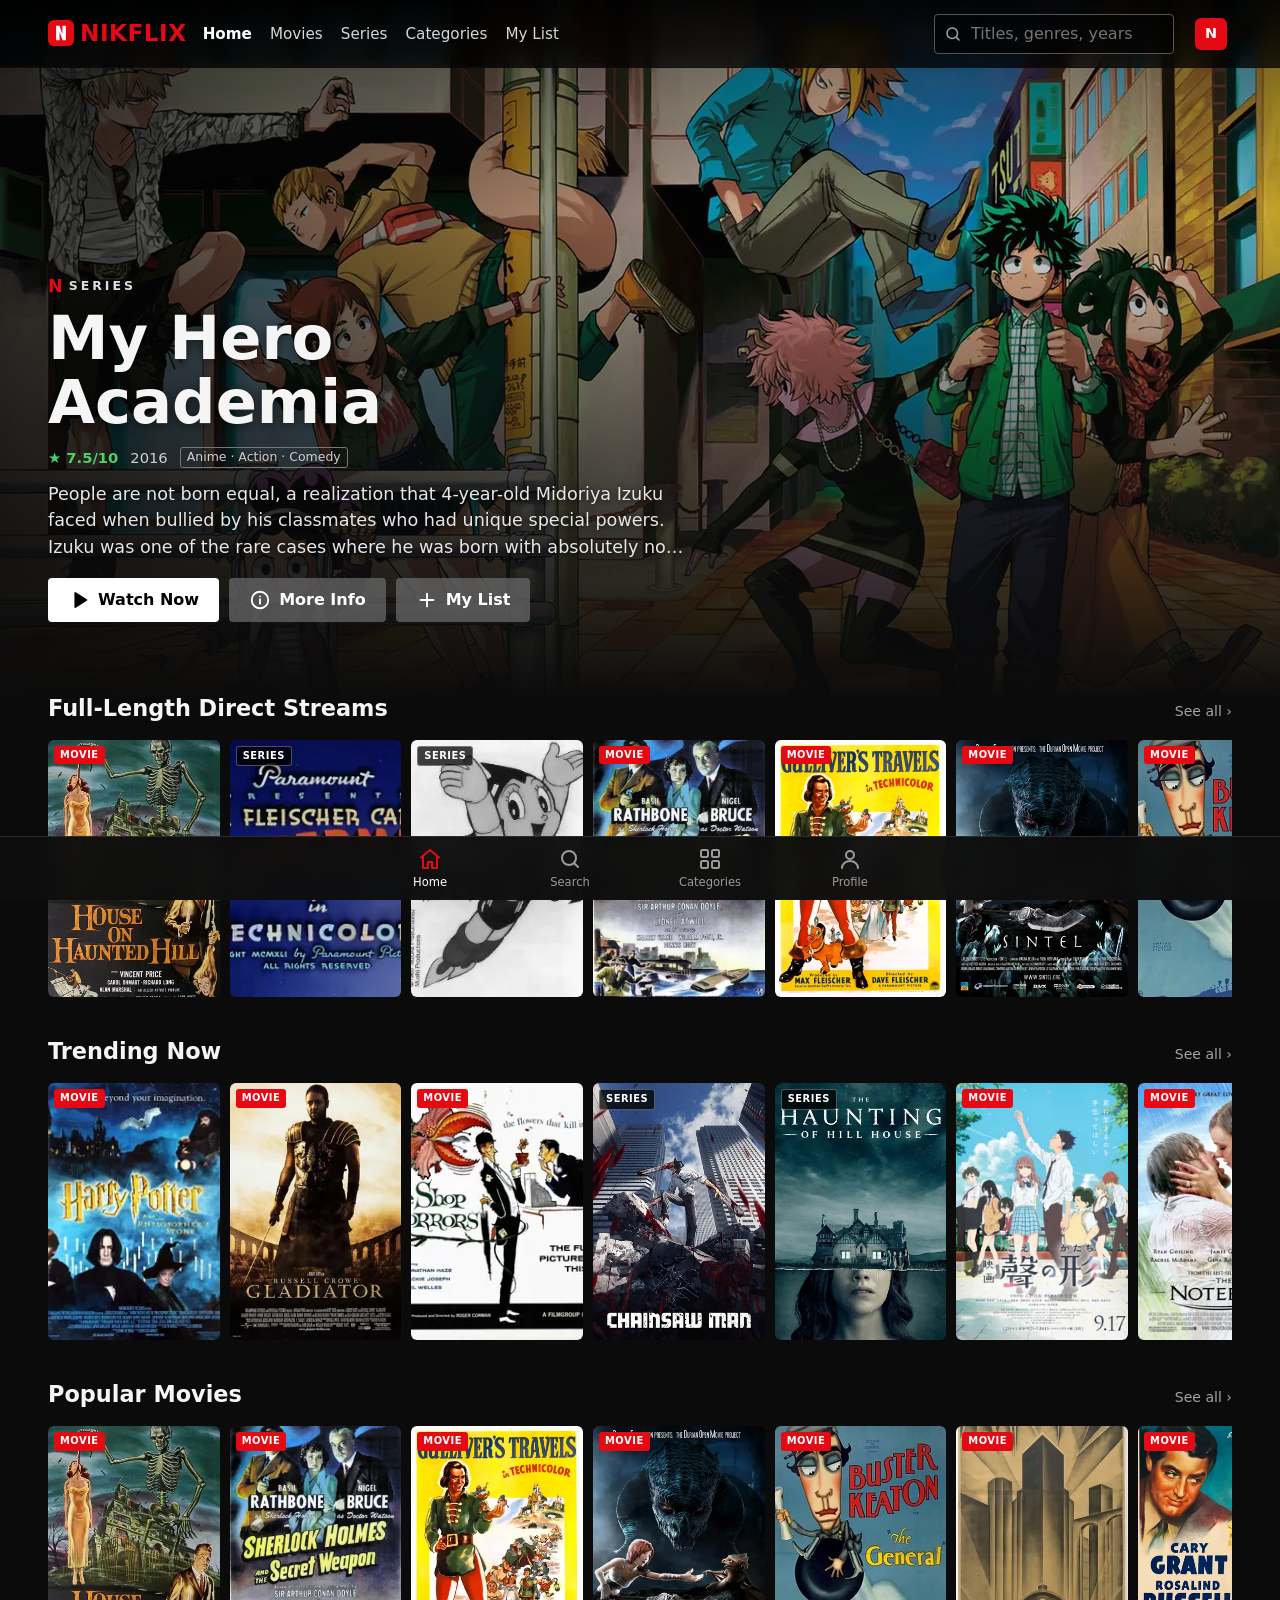
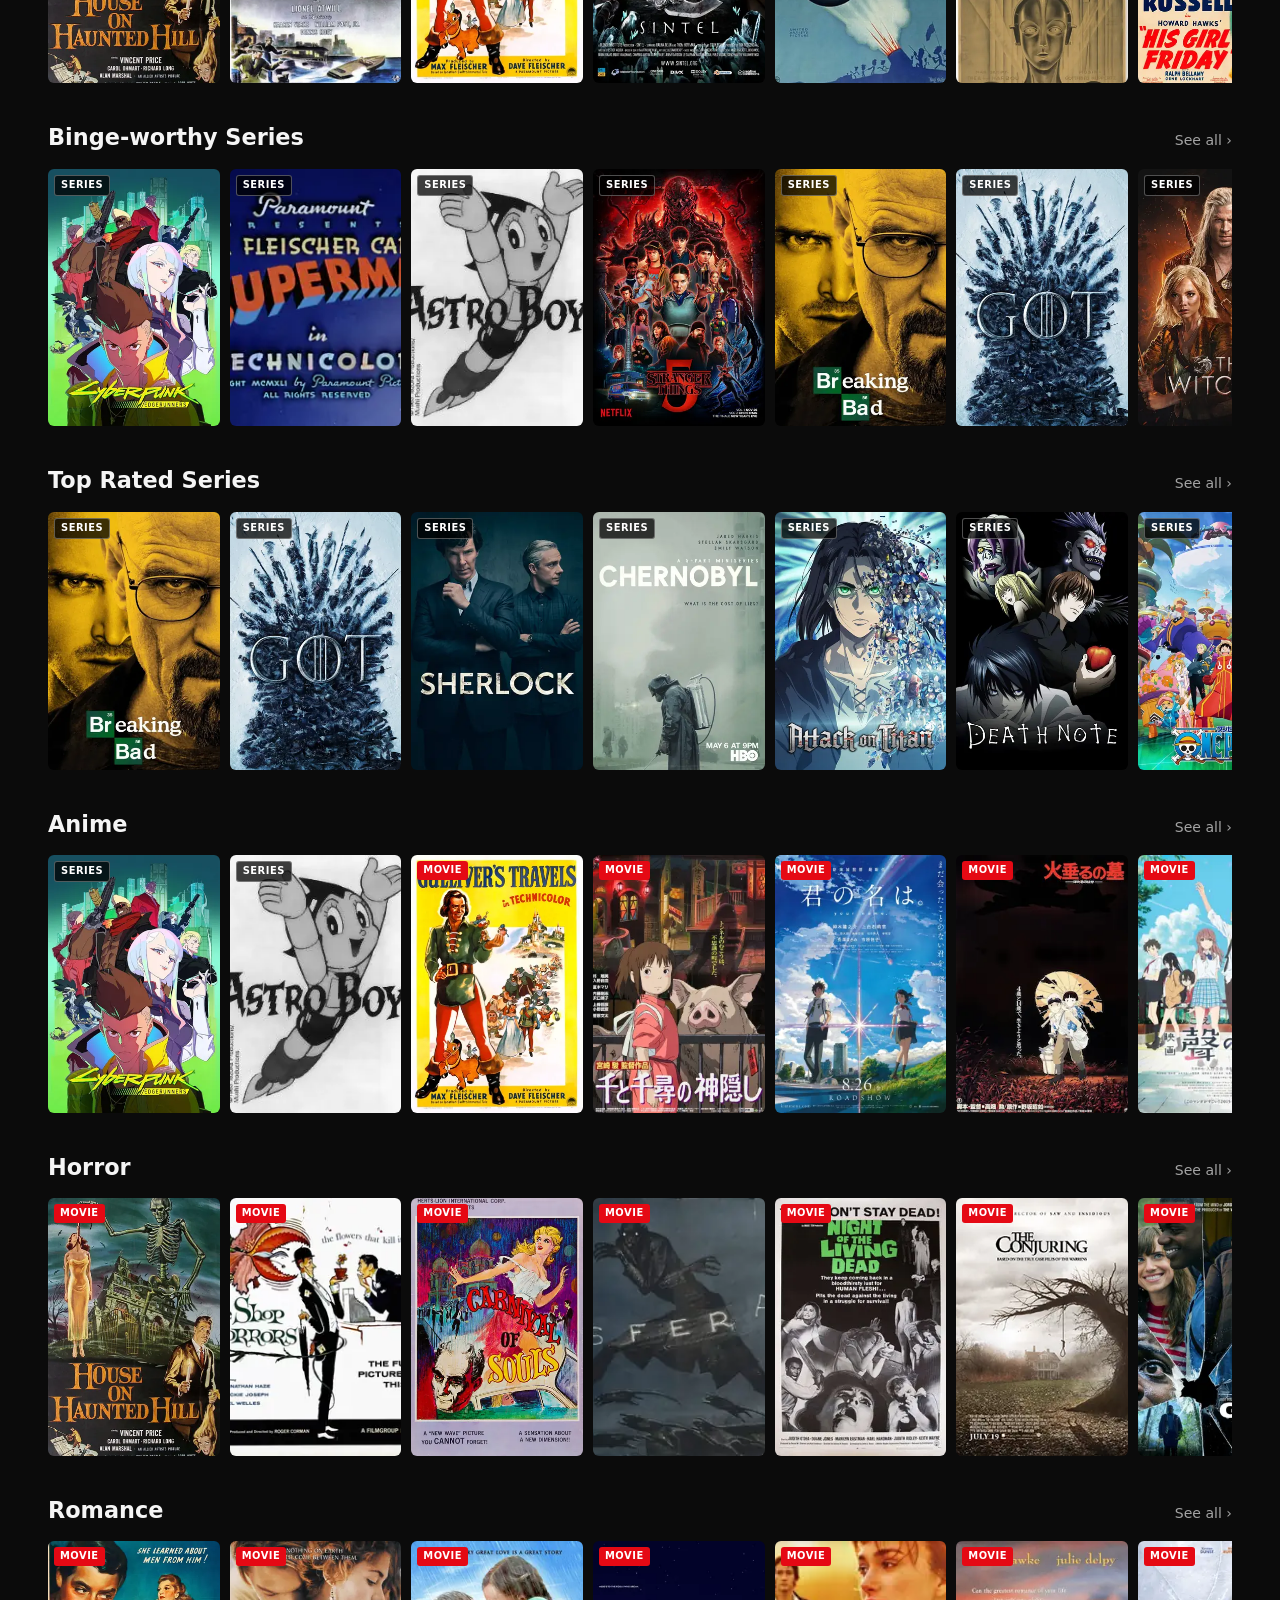
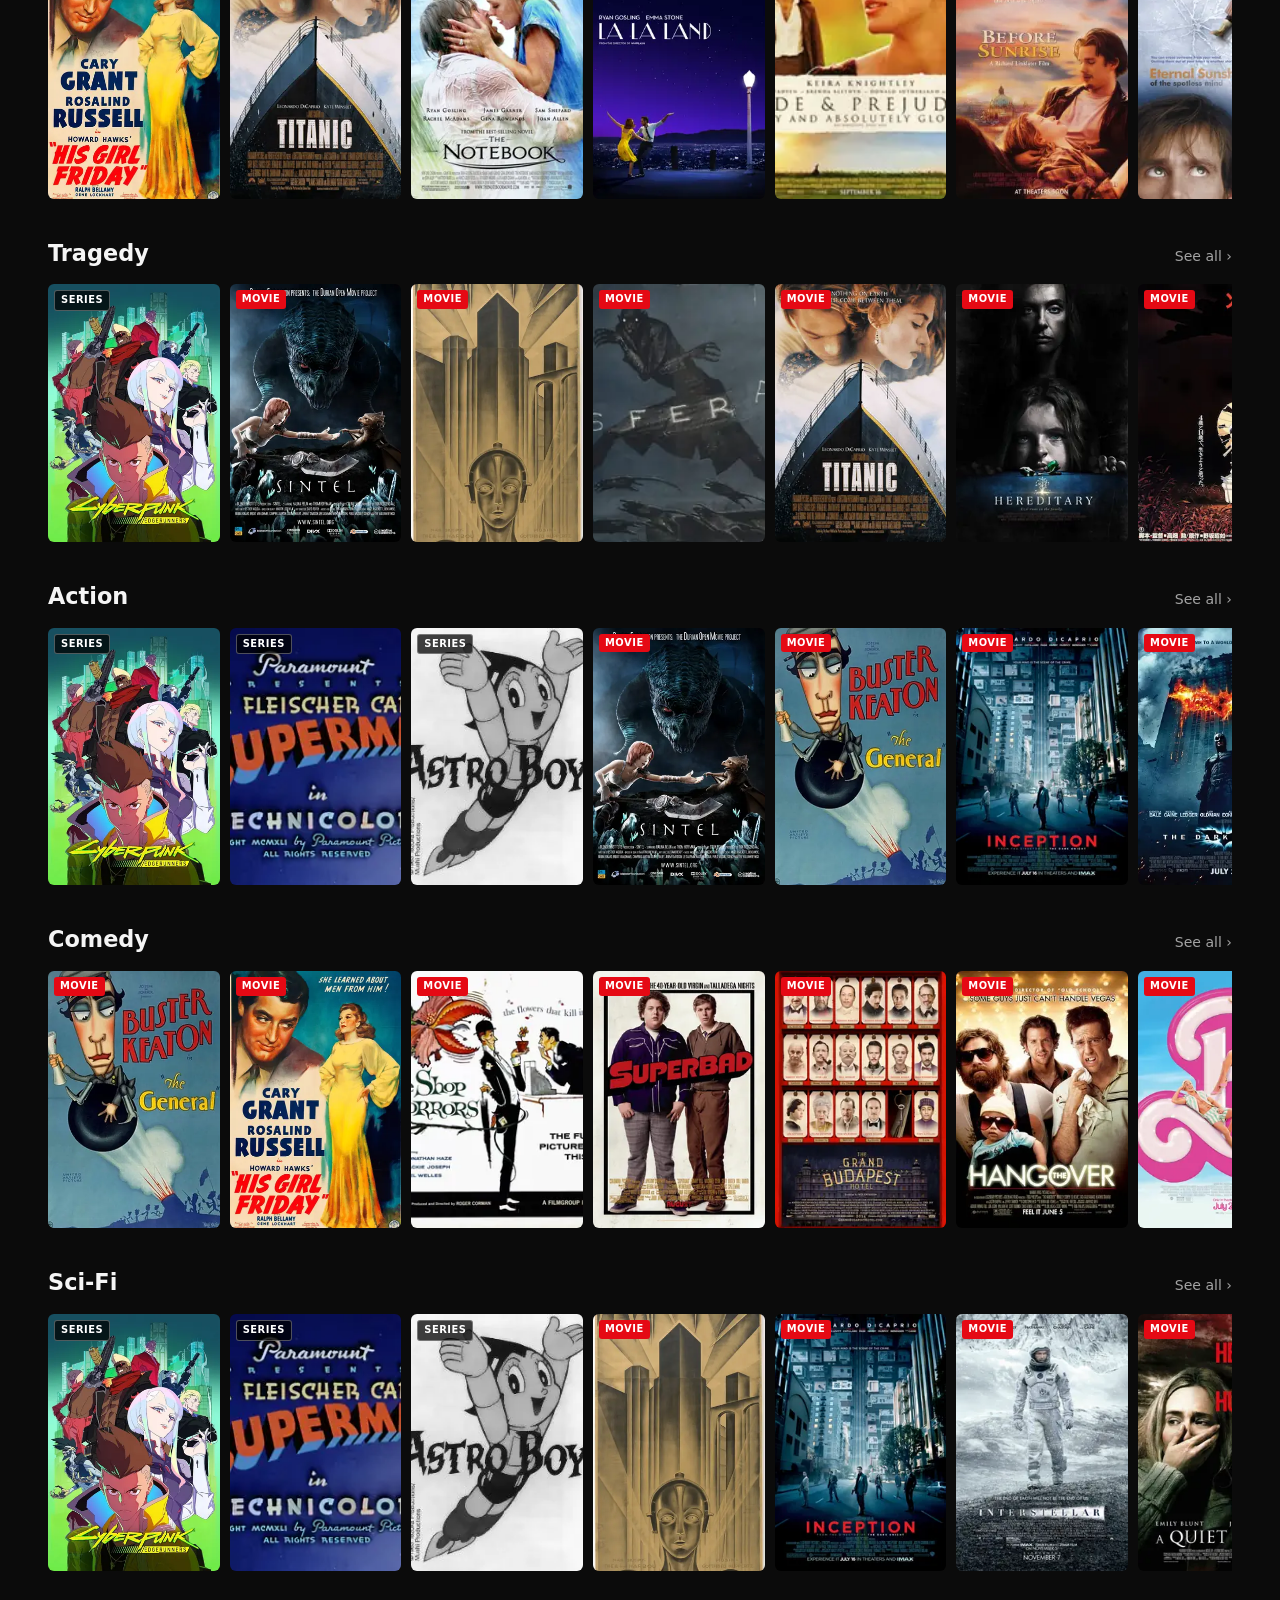
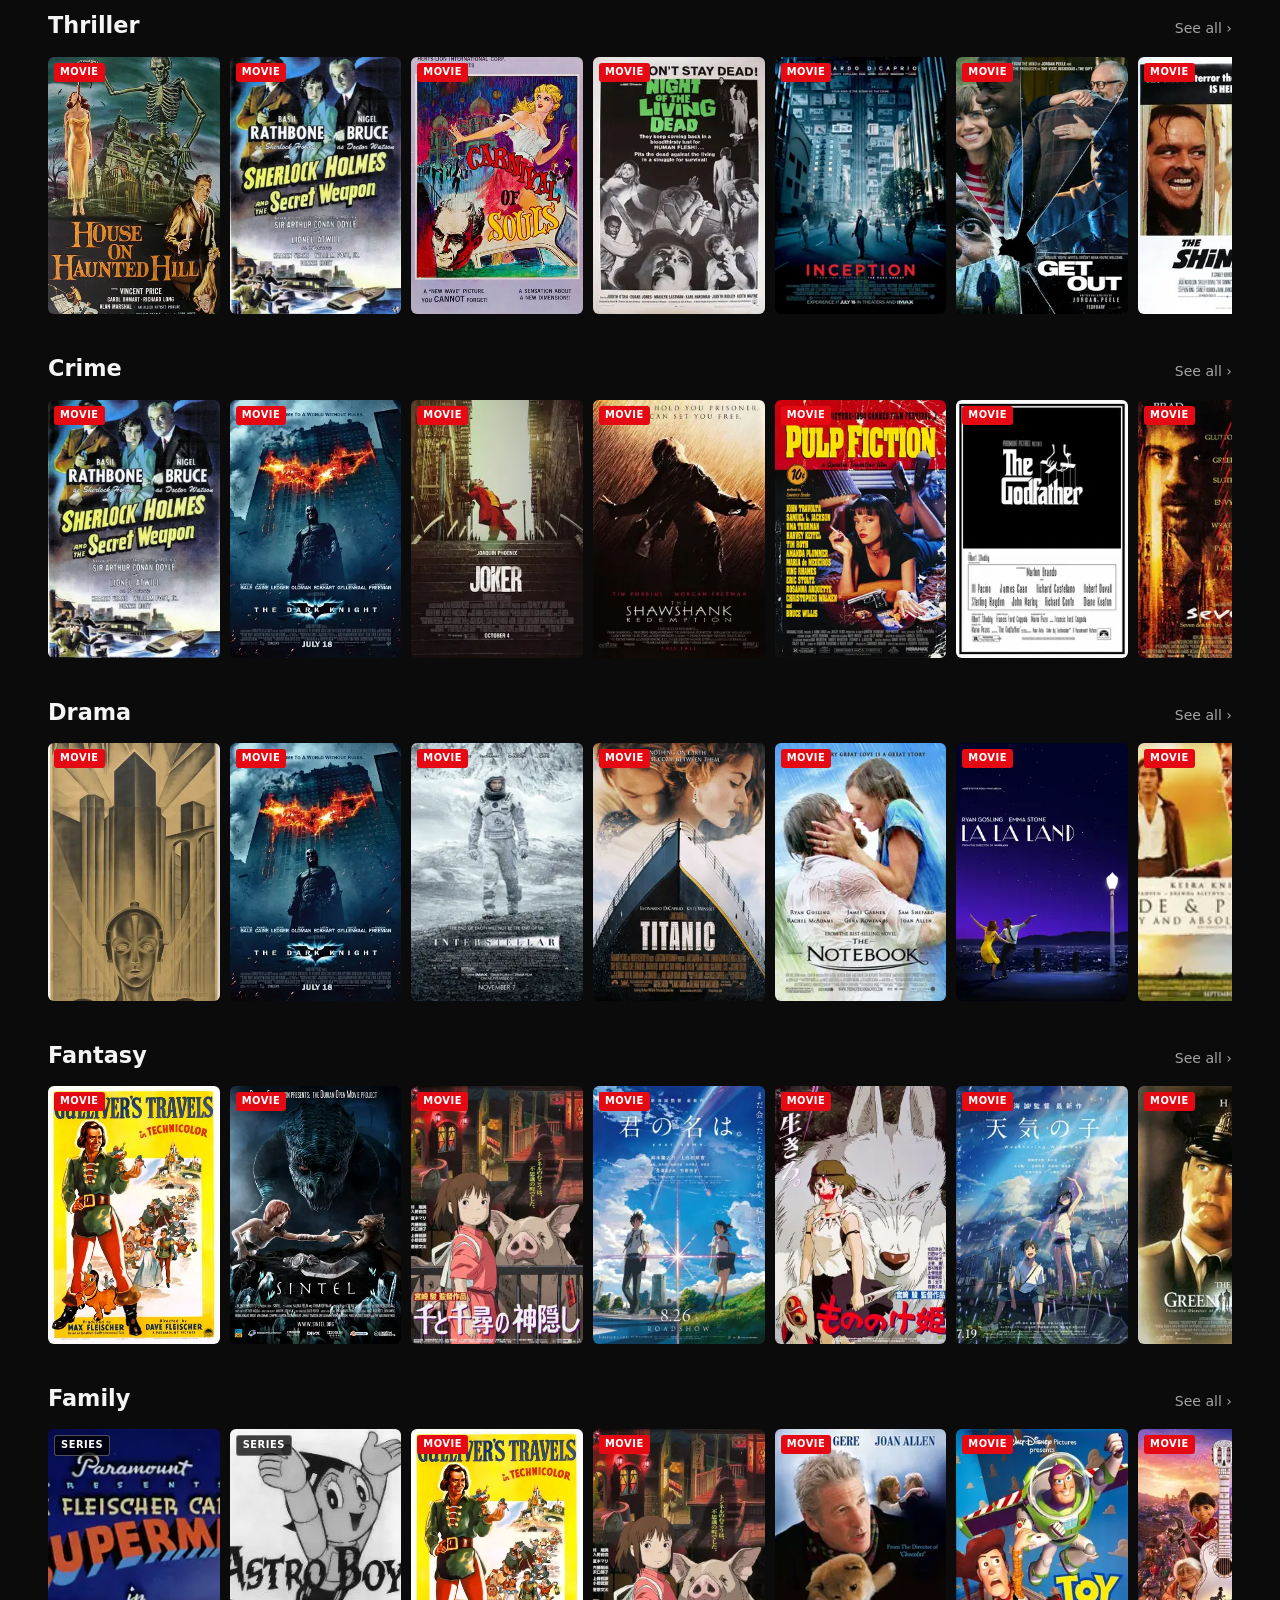
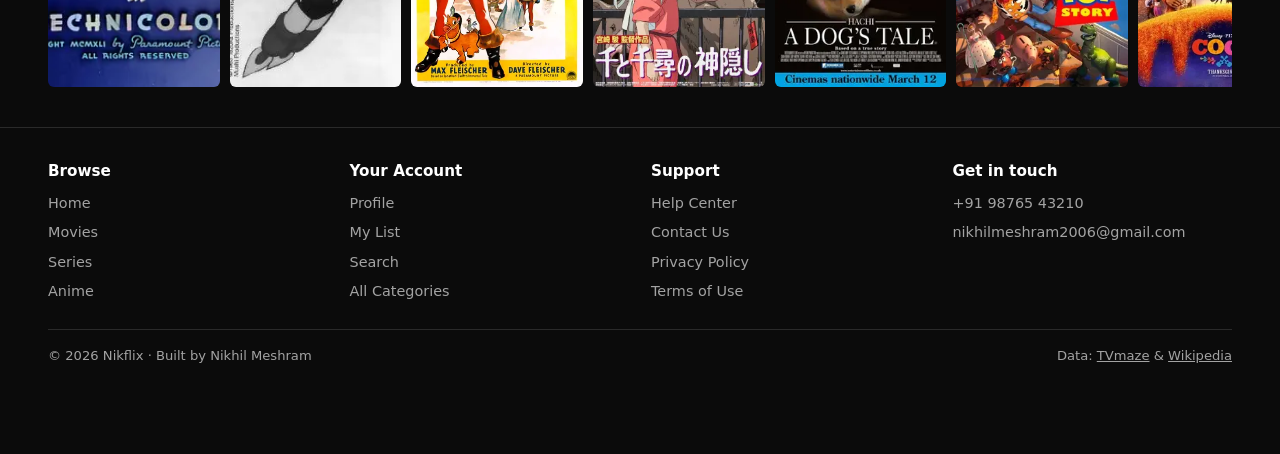
==== commit cdc905ee: "Clean up UI copy, styles, and README" ====
--- a/index.html
+++ b/index.html
@@ -4,11 +4,11 @@
 <head>
   <meta charset="utf-8">
   <meta name="viewport" content="width=device-width, initial-scale=1, viewport-fit=cover">
-  <title>Nikflix – Watch Movies, Series &amp; Anime Online</title>
+  <title>Nikflix - Watch Movies, Series &amp; Anime Online</title>
   <meta name="description"
-    content="Nikflix is a Netflix-style streaming demo. Browse trending movies, TV series and anime, explore categories like horror, romance and tragedy, and build your own list.">
+    content="Nikflix is a Stream movies, TV series and anime online. Browse trending movies, TV series and anime, explore categories like horror, romance and tragedy, and build your own list.">
   <meta name="theme-color" content="#0b0b0b">
-  <meta property="og:title" content="Nikflix – Movies, Series &amp; Anime">
+  <meta property="og:title" content="Nikflix - Movies, Series &amp; Anime">
   <meta property="og:description"
     content="Browse trending movies, TV series and anime by category, search any title and build your list.">
   <meta property="og:type" content="website">
@@ -36,7 +36,7 @@
     (function () {
       const { $, esc, ICONS, CATALOG, CATEGORIES, MyList, History, byId, movies, series, inCat, rowHTML, initRows, trailerUrl, titleUrl, watchUrl } = SF;
 
-      /* ----- Hero: a random featured series with a backdrop ----- */
+      // Hero: a random featured series with a backdrop
       const featuredPool = CATALOG.filter((x) => x.backdrop);
       const hero = $("#hero");
       if (featuredPool.length) {
@@ -67,7 +67,7 @@
         hero.hidden = true;
       }
 
-      /* ----- Rows ----- */
+      // Rows
       // Stable "trending" shuffle that changes once per day.
       const seed = Number(new Date().toISOString().slice(0, 10).replace(/-/g, ""));
       const seeded = (arr) => arr.map((x, i) => ({ x, k: Math.sin(seed + i * 99.7) })).sort((a, b) => a.k - b.k).map((o) => o.x);
--- a/css/style.css
+++ b/css/style.css
@@ -1,8 +1,3 @@
-/* ==========================================================================
-   Nikflix – Netflix-style clone
-   Mobile-first stylesheet
-   ========================================================================== */
-
 :root {
   --red: #e50914;
   --red-dark: #b20710;
@@ -64,7 +59,7 @@
 
 .container { width: 100%; max-width: 1400px; margin: 0 auto; padding: 0 var(--gutter); }
 
-/* ---------- Header ---------- */
+/* Header */
 .site-header {
   position: sticky; top: 0; z-index: 50;
   height: var(--header-h);
@@ -107,7 +102,7 @@
   font-weight: 700; font-size: .9rem; color: #fff;
 }
 
-/* ---------- Mobile menu ---------- */
+/* Mobile menu */
 .mobile-menu {
   position: fixed; inset: var(--header-h) 0 auto 0; z-index: 49;
   background: rgba(10,10,10,.98); border-bottom: 1px solid var(--line);
@@ -130,7 +125,7 @@
 }
 .menu-backdrop.open { opacity: 1; pointer-events: auto; }
 
-/* ---------- Bottom nav ---------- */
+/* Bottom nav */
 .bottom-nav {
   position: fixed; left: 0; right: 0; bottom: 0; z-index: 60;
   height: calc(var(--bottom-h) + var(--safe-b));
@@ -153,7 +148,7 @@
 .bottom-nav a[aria-current="page"] { color: #fff; }
 .bottom-nav a[aria-current="page"] svg { color: var(--red); }
 
-/* ---------- Buttons ---------- */
+/* Buttons */
 .btn {
   display: inline-flex; align-items: center; justify-content: center; gap: 8px;
   padding: 10px 20px; border-radius: 4px; border: 0; font-weight: 700; font-size: 1rem;
@@ -171,7 +166,7 @@
 .btn-ghost:hover { border-color: #fff; }
 .btn[disabled] { opacity: .5; cursor: not-allowed; }
 
-/* ---------- Hero ---------- */
+/* Hero */
 .hero {
   position: relative; min-height: 62vh; display: flex; align-items: flex-end;
   margin-top: calc(var(--header-h) * -1); padding-top: var(--header-h);
@@ -197,7 +192,7 @@
 .match { color: #46d369; font-weight: 700; }
 .pill { border: 1px solid #777; padding: 0 6px; border-radius: 3px; font-size: .78rem; }
 
-/* ---------- Rows ---------- */
+/* Rows */
 .rows { position: relative; z-index: 2; margin-top: -10px; }
 .row { margin: 0 0 28px; }
 .row-head { display: flex; align-items: baseline; justify-content: space-between; gap: 12px; margin-bottom: 8px; }
@@ -223,7 +218,7 @@
 .row-viewport:hover .row-arrow { opacity: 1; }
 .row-arrow:hover { background: rgba(0,0,0,.8); }
 
-/* ---------- Cards ---------- */
+/* Cards */
 .card {
   position: relative; display: block; border-radius: 6px; overflow: hidden;
   background: var(--bg-3); aspect-ratio: 2 / 3; transition: transform .25s ease, box-shadow .25s ease;
@@ -253,14 +248,14 @@
   display: grid; grid-template-columns: repeat(3, minmax(0, 1fr)); gap: 10px;
 }
 
-/* ---------- Page header / sections ---------- */
+/* Page header / sections */
 .page { padding-top: 20px; padding-bottom: 40px; min-height: 60vh; }
 .page-title { font-size: clamp(1.5rem, 5vw, 2.3rem); margin: 6px 0 4px; }
 .page-sub { color: var(--muted); margin: 0 0 20px; }
 .section { margin: 28px 0; }
 .section h2 { font-size: 1.25rem; margin: 0 0 12px; }
 
-/* ---------- Search ---------- */
+/* Search */
 .search-box { position: relative; margin: 8px 0 14px; }
 .search-box input {
   width: 100%; padding: 14px 48px 14px 48px; font-size: 1.05rem;
@@ -282,7 +277,7 @@
 .chip[aria-pressed="true"], .chip.active { background: #fff; color: #000; border-color: #fff; font-weight: 600; }
 .result-count { color: var(--muted); font-size: .9rem; margin: 0 0 12px; }
 
-/* ---------- Status / empty states ---------- */
+/* Status / empty states */
 .notice {
   display: flex; gap: 12px; align-items: flex-start; padding: 14px 16px; border-radius: var(--radius);
   background: var(--bg-3); border: 1px solid var(--line); color: #ddd; margin: 10px 0;
@@ -301,7 +296,7 @@
 }
 @keyframes spin { to { transform: rotate(360deg); } }
 
-/* ---------- Categories ---------- */
+/* Categories */
 .cat-grid { display: grid; grid-template-columns: repeat(2, minmax(0, 1fr)); gap: 12px; }
 .cat-tile {
   position: relative; overflow: hidden; border-radius: 10px; min-height: 96px;
@@ -315,7 +310,7 @@
   transform: rotate(14deg); z-index: -1; box-shadow: 0 6px 16px rgba(0,0,0,.5); opacity: .9;
 }
 
-/* ---------- Title detail ---------- */
+/* Title detail */
 .detail-hero { position: relative; overflow: hidden; isolation: isolate; margin-top: calc(var(--header-h) * -1); padding-top: calc(var(--header-h) + 20px); }
 .detail-hero .hero-bg img { height: 100%; }
 .detail-hero::after {
@@ -330,7 +325,7 @@
 .genre-links { display: flex; gap: 8px; flex-wrap: wrap; margin: 12px 0 18px; }
 .detail .hero-actions .btn { flex: 1 1 auto; }
 
-/* ---------- Profile ---------- */
+/* Profile */
 .profile-card {
   display: flex; align-items: center; gap: 16px; padding: 18px; border-radius: 12px;
   background: linear-gradient(135deg, #1d1d1d, #121212); border: 1px solid var(--line);
@@ -346,7 +341,7 @@
 .avatar-choice { width: 48px; height: 48px; border-radius: 8px; border: 3px solid transparent; display: grid; place-items: center; font-weight: 800; color: #fff; }
 .avatar-choice[aria-checked="true"] { border-color: #fff; }
 
-/* ---------- Forms ---------- */
+/* Forms */
 .form { display: grid; gap: 14px; max-width: 560px; }
 .field label { display: block; font-weight: 600; margin-bottom: 6px; font-size: .95rem; }
 .field input, .field textarea, .field select {
@@ -369,7 +364,7 @@
 .switch input:checked + .track::after { transform: translateX(20px); }
 .switch input:focus-visible + .track { outline: 2px solid #fff; outline-offset: 2px; }
 
-/* ---------- Help / content pages ---------- */
+/* Help / content pages */
 .prose { max-width: 760px; color: #ddd; }
 .prose h2 { color: #fff; margin-top: 28px; }
 .prose a { color: #fff; text-decoration: underline; }
@@ -389,14 +384,14 @@
 .contact-card span { display: block; color: var(--muted); font-size: .82rem; }
 .contact-card strong { overflow-wrap: anywhere; }
 
-/* ---------- 404 ---------- */
+/* 404 */
 .not-found { min-height: 70vh; display: grid; place-items: center; text-align: center; padding: 40px var(--gutter); }
 .not-found .code { font-size: clamp(5rem, 22vw, 10rem); font-weight: 900; line-height: 1; color: var(--red); letter-spacing: -4px; text-shadow: 0 10px 40px rgba(229,9,20,.35); }
 .not-found h1 { margin: 10px 0 6px; font-size: clamp(1.4rem, 5vw, 2rem); }
 .not-found p { color: var(--muted); margin: 0 0 22px; }
 .not-found .hero-actions { justify-content: center; }
 
-/* ---------- Footer ---------- */
+/* Footer */
 .site-footer { border-top: 1px solid var(--line); padding: 32px 0 24px; color: var(--muted); font-size: .9rem; margin-top: 30px; }
 .footer-grid { display: grid; grid-template-columns: repeat(2, minmax(0, 1fr)); gap: 22px; }
 .site-footer h3 { color: #fff; font-size: .95rem; margin: 0 0 10px; }
@@ -405,7 +400,7 @@
 .footer-bottom { margin-top: 26px; padding-top: 16px; border-top: 1px solid var(--line); display: flex; flex-wrap: wrap; gap: 8px 18px; justify-content: space-between; font-size: .82rem; }
 .footer-bottom a { text-decoration: underline; }
 
-/* ---------- Toasts ---------- */
+/* Toasts */
 .toast-stack {
   position: fixed; left: 50%; transform: translateX(-50%);
   bottom: calc(var(--bottom-h) + var(--safe-b) + 12px); z-index: 100;
@@ -426,7 +421,7 @@
 @keyframes toast-in { from { opacity: 0; transform: translateY(10px); } to { opacity: 1; transform: none; } }
 @keyframes toast-out { to { opacity: 0; transform: translateY(10px); } }
 
-/* ---------- Theater Video Player & Episode Drawer (watch.html) ---------- */
+/* Theater Video Player & Episode Drawer (watch.html) */
 .watch-main { padding-bottom: 32px; }
 #watch-more { margin-top: 28px; }
 
@@ -990,9 +985,6 @@
   display: -webkit-box; -webkit-line-clamp: 2; line-clamp: 2; -webkit-box-orient: vertical; overflow: hidden;
 }
 
-/* ==========================================================================
-   Responsive
-   ========================================================================== */
 @media (min-width: 480px) {
   .row-track { grid-auto-columns: 26%; }
   .grid { grid-template-columns: repeat(4, minmax(0, 1fr)); }
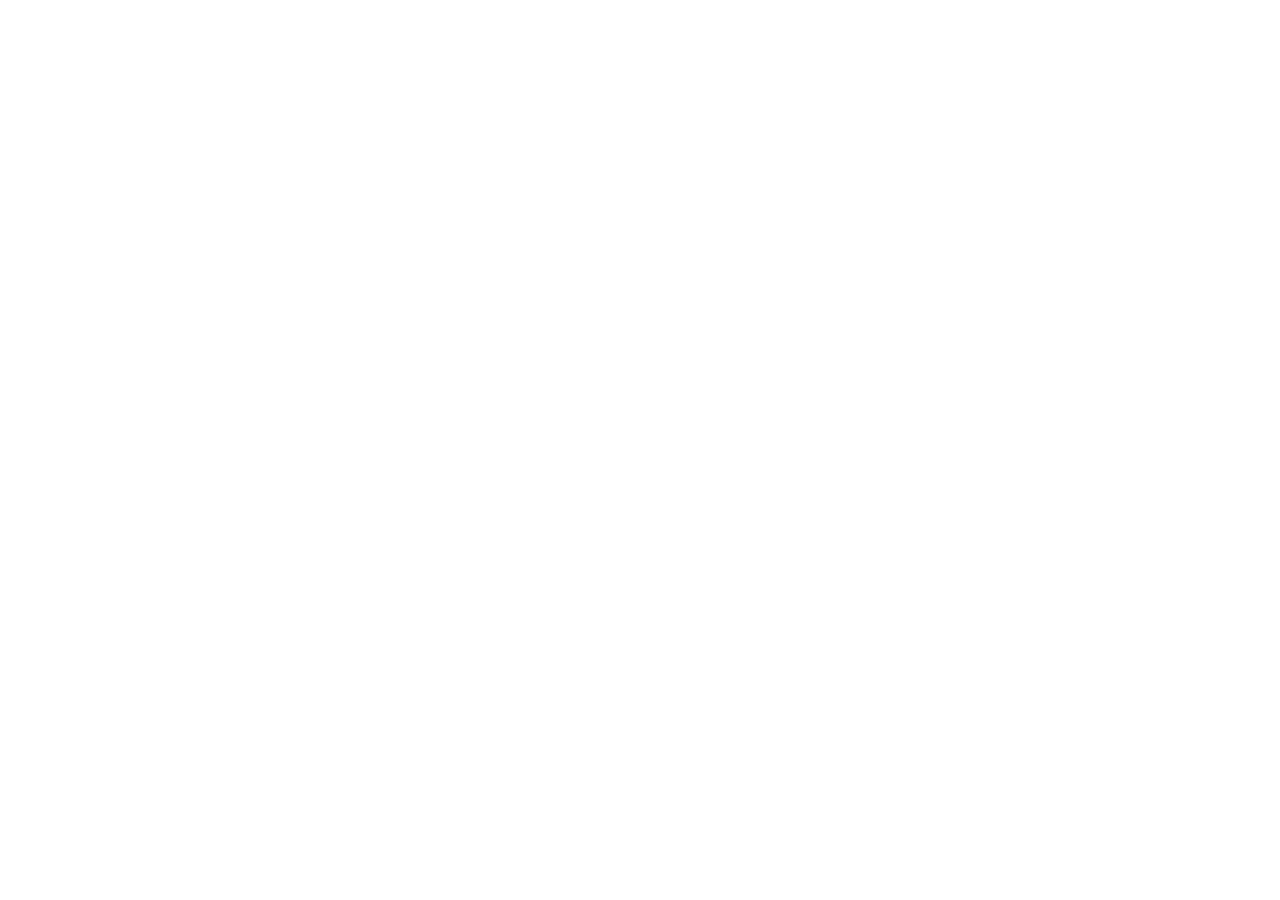
==== commit 3dd780e7: "Add security headers, input validation, sitemap, and Google Search Console verification" ====
--- a/index.html
+++ b/index.html
@@ -4,14 +4,46 @@
 <head>
   <meta charset="utf-8">
   <meta name="viewport" content="width=device-width, initial-scale=1, viewport-fit=cover">
+  <meta http-equiv="Content-Security-Policy" content="default-src 'self'; script-src 'self' 'unsafe-inline'; style-src 'self' 'unsafe-inline'; img-src 'self' https: data:; connect-src 'self' https://api.tvmaze.com https://v3-cinemeta.strem.io https://api.github.com; base-uri 'self'; form-action 'self'; object-src 'none'">
+  <meta name="referrer" content="strict-origin-when-cross-origin">
+  <meta name="google-site-verification" content="9DSYKvMq8xaL2ejGC8NcUuHjsPF5CXW_fhDIaRuWlsI">
   <title>Nikflix - Watch Movies, Series &amp; Anime Online</title>
   <meta name="description"
-    content="Nikflix is a Stream movies, TV series and anime online. Browse trending movies, TV series and anime, explore categories like horror, romance and tragedy, and build your own list.">
+    content="Watch movies, TV series, and anime online on Nikflix. Browse trending films, series, and anime across 12 categories including horror, romance, and tragedy.">
+  <meta name="keywords" content="Nikflix, watch movies online, TV series, anime, streaming, Nikhil Meshram">
+  <meta name="author" content="Nikhil Meshram">
+  <meta name="robots" content="index, follow, max-image-preview:large">
+  <link rel="canonical" href="https://nikflix.wasmer.app/">
   <meta name="theme-color" content="#0b0b0b">
-  <meta property="og:title" content="Nikflix - Movies, Series &amp; Anime">
+  <meta property="og:site_name" content="Nikflix">
+  <meta property="og:title" content="Nikflix - Watch Movies, Series &amp; Anime Online">
   <meta property="og:description"
-    content="Browse trending movies, TV series and anime by category, search any title and build your list.">
+    content="Browse and stream movies, TV series, and anime by category, search any title, and build your watchlist on Nikflix.">
   <meta property="og:type" content="website">
+  <meta property="og:url" content="https://nikflix.wasmer.app/">
+  <meta property="og:image" content="https://nikflix.wasmer.app/assets/preview/player-preview.png">
+  <meta name="twitter:card" content="summary_large_image">
+  <meta name="twitter:title" content="Nikflix - Watch Movies, Series &amp; Anime Online">
+  <meta name="twitter:description" content="Stream movies, TV series, and anime online in HD on Nikflix.">
+  <meta name="twitter:image" content="https://nikflix.wasmer.app/assets/preview/player-preview.png">
+  <script type="application/ld+json">
+  {
+    "@context": "https://schema.org",
+    "@type": "WebSite",
+    "name": "Nikflix",
+    "alternateName": "Nikflix Streaming",
+    "url": "https://nikflix.wasmer.app/",
+    "author": {
+      "@type": "Person",
+      "name": "Nikhil Meshram"
+    },
+    "potentialAction": {
+      "@type": "SearchAction",
+      "target": "https://nikflix.wasmer.app/search.html?q={search_term_string}",
+      "query-input": "required name=search_term_string"
+    }
+  }
+  </script>
   <link rel="icon" href="favicon.svg" type="image/svg+xml">
   <link rel="icon" href="favicon.ico" sizes="32x32">
   <link rel="apple-touch-icon" href="apple-touch-icon.png">
